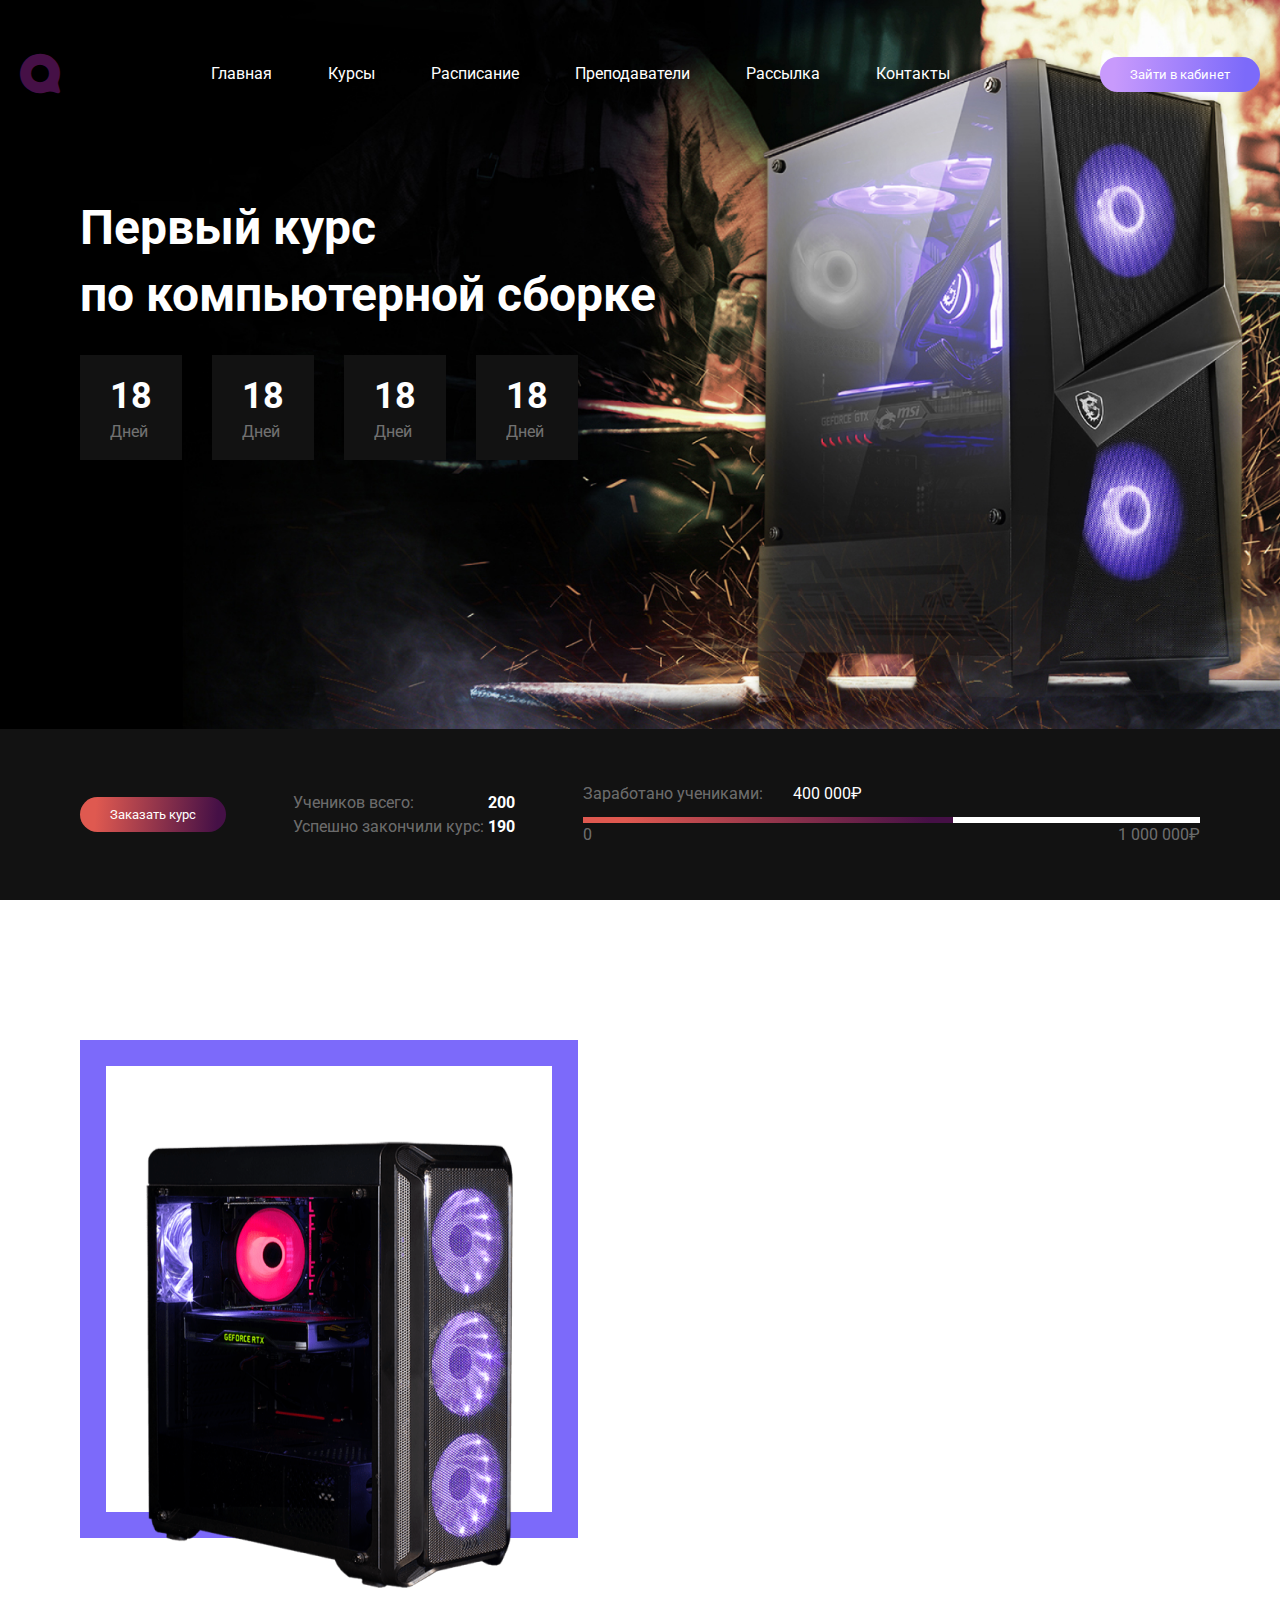
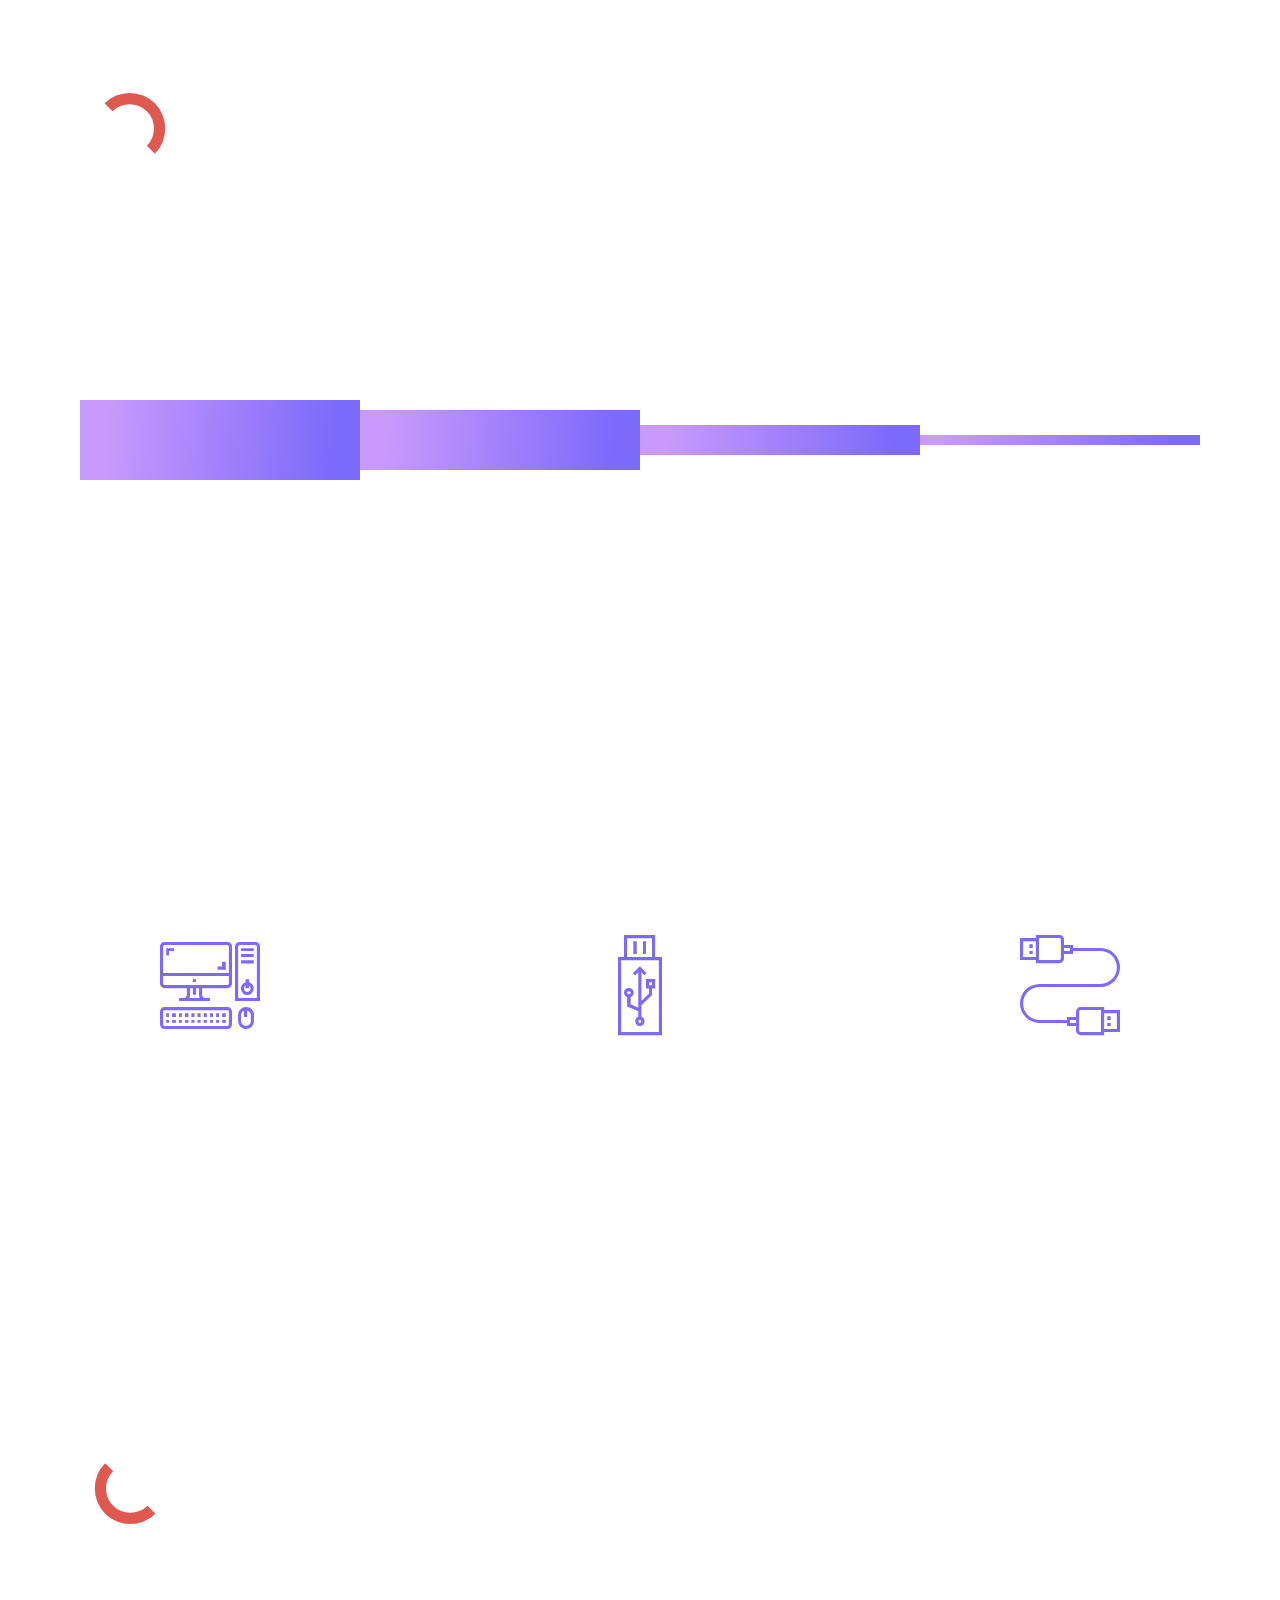
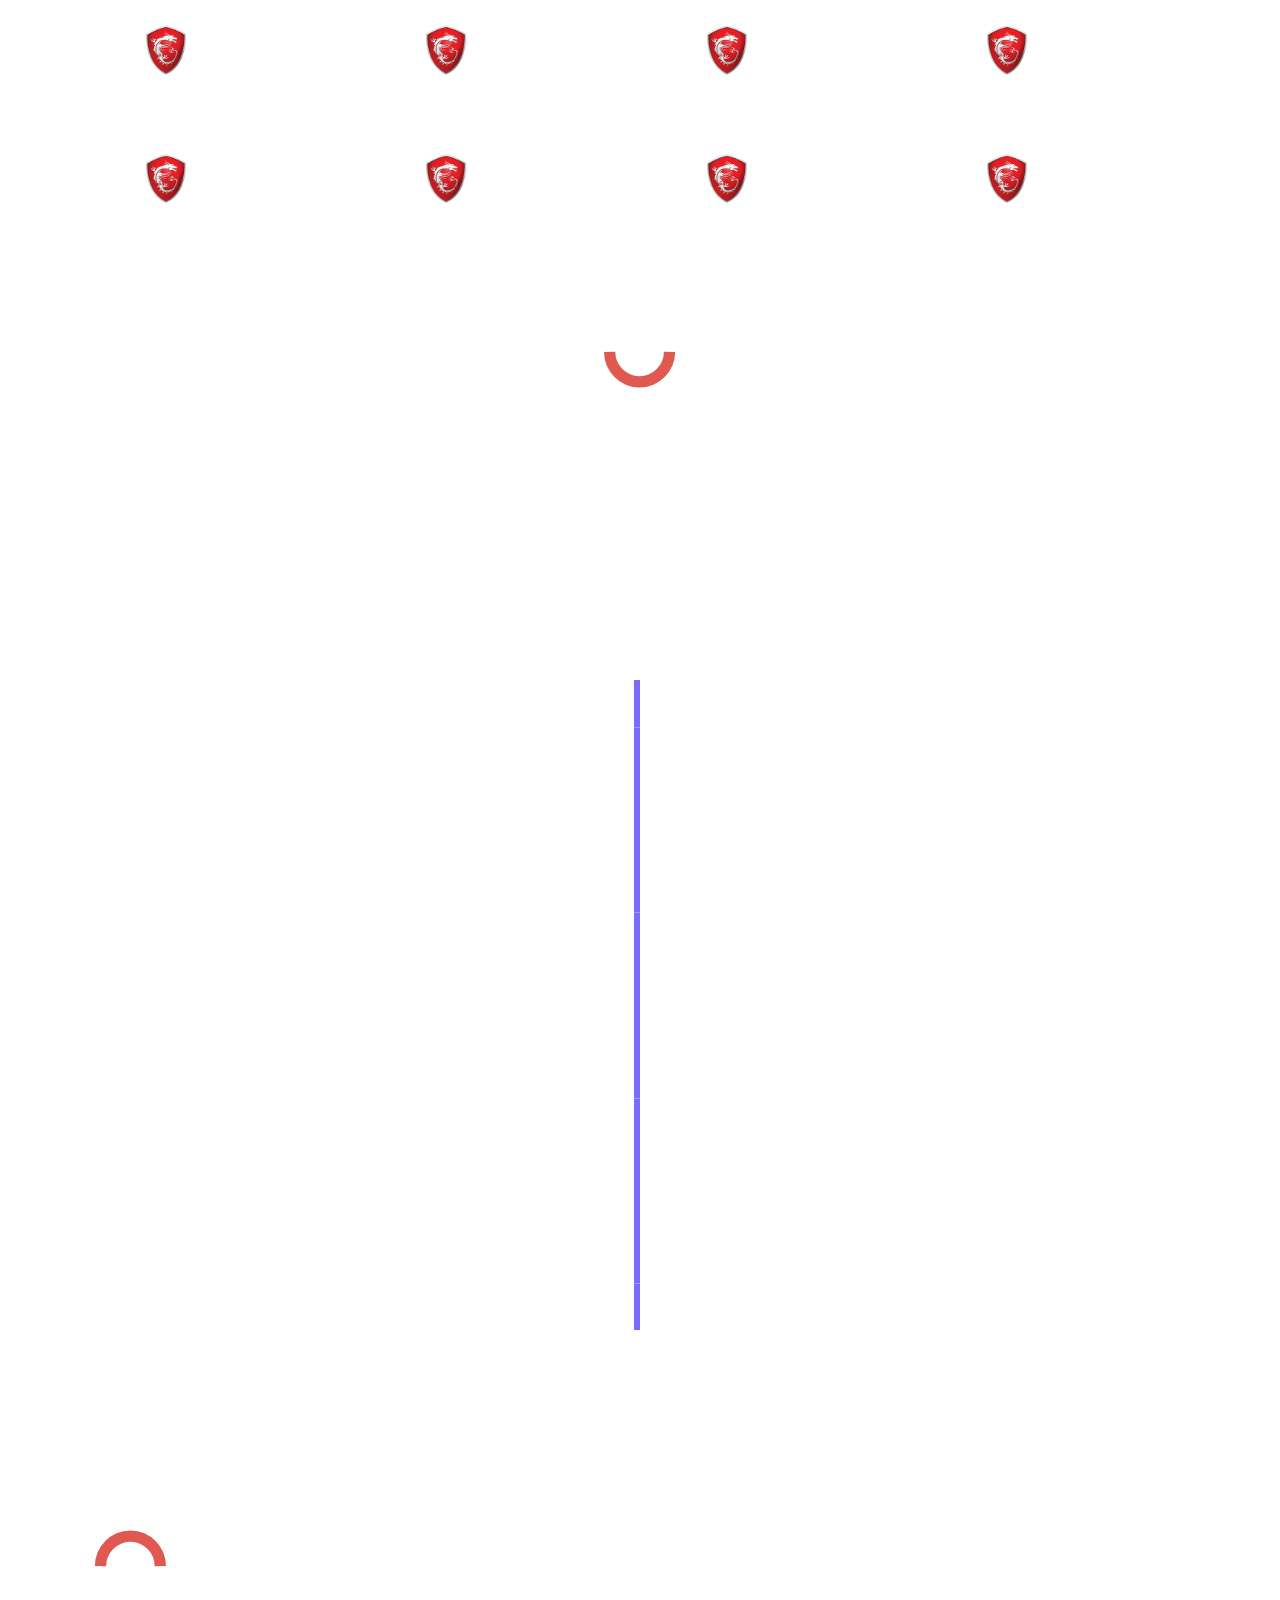
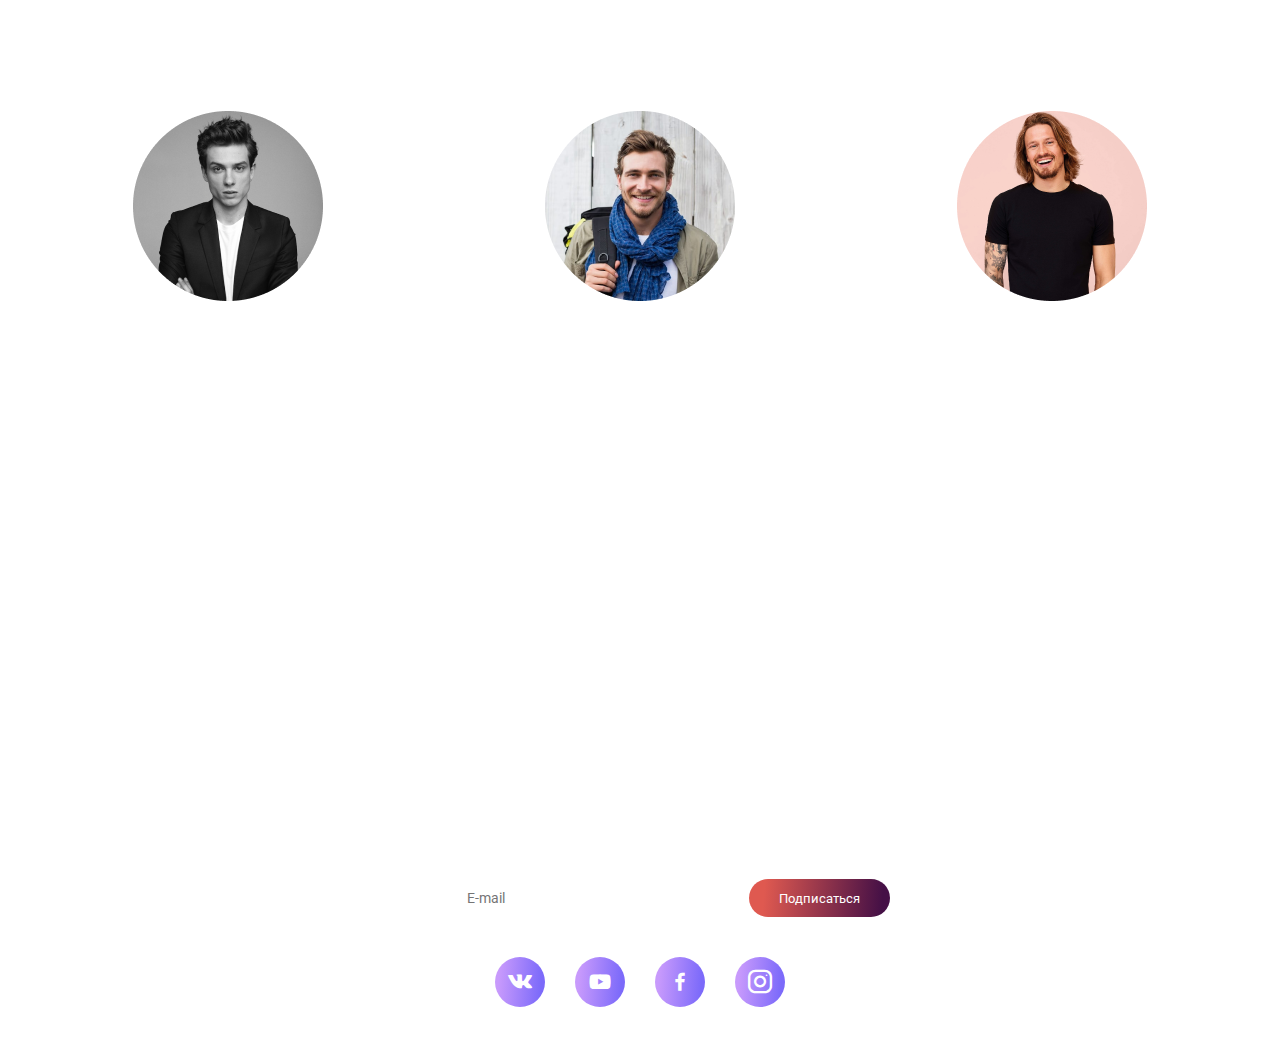
==== index.html @ b566f5f9 "version 1" ====
<!DOCTYPE html>
<html lang="en">
<head>
  <meta charset="UTF-8">
  <meta http-equiv="X-UA-Compatible" content="IE=edge">
  <meta name="viewport" content="width=device-width, initial-scale=1.0">
  <link rel="stylesheet" href="css/style.css">
  <link rel="stylesheet" href="css/iconFont.css">
  <title>Main Page</title>
</head>
<body>
  <div class="wrapper">
<header class="header" id="main">
  <div class="header__body">
    <div class="header__mainscreen">
      <div class="header-top">
        <div class="header-top__logo _icon-logo"></div>
        <div class="header-top__menu menu">
          <div class="icon-menu menu-icon">
            <span></span>
            <span></span>
            <span></span>
          </div>
          <nav class="menu__body">
            <ul class="menu__list" id="menu">
              <li class="menu__item"><a href="#main" class="menu__link">Главная</a></li>
              <li class="menu__item"><a href="#about" class="menu__link">Курсы</a></li>
              <li class="menu__item"><a href="#learning" class="menu__link">Расписание</a></li>
              <li class="menu__item"><a href="#teachers" class="menu__link">Преподаватели</a></li>
              <li class="menu__item"><a href="#contact" class="menu__link">Рассылка</a></li>
              <li class="menu__item"><a href="#contact" class="menu__link">Контакты</a></li>
            </ul>
          </nav>
        </div>
        <button class="header-top__btn btn btn--blue">Зайти в кабинет</button>
      </div>
      <div class="header-middle">
        <div class="_container">
          <div class="title header-midle__title">Первый курс<br /> 
            по компьютерной сборке
          </div>
          <div class="counter">
            <article class="counter__item">
              <div class="counter__number">18</div>
              <div class="counter__explanation">Дней</div>
            </article>
            <article class="counter__item">
              <div class="counter__number">18</div>
              <div class="counter__explanation">Дней</div>
            </article>
            <article class="counter__item">
              <div class="counter__number">18</div>
              <div class="counter__explanation">Дней</div>
            </article>
            <article class="counter__item">
              <div class="counter__number">18</div>
              <div class="counter__explanation">Дней</div>
            </article>
          </div>
        </div>
      </div>
    </div>
    <div class="header-bottom">
      <div class="_container">
        <div class="header-bottom__body">
          <div class="header-bottom__item header-bottom__item--f">
            <button class="header-bottom__btn btn">Заказать курс</button>
            <div class="header-bottom__item statistics">
              <article class="statistics__item">Учеников всего:<span>200</span></article>
              <article class="statistics__item">Успешно закончили курс:<span>190</span></article>
            </div>
          </div>
          <div class="header-bottom__item header-bottom__item--s">
            <div class="progress">
              <div class="progress__item">Заработано учениками:<span>400 000₽</span></div>
              <progress class="progress__line" max="100" value="60"></progress>
              <div class="progress__row">
                <div class="progress__item">0</div>
                <div class="progress__item">1 000 000₽</div>
              </div>
            </div>
          </div> 
        </div>
      </div>
    </div>
  </div>
</header>    <main class="content">
      <section class="about" id="about">
        <div class="_container">
          <div class="about__body">
            <div class="about__image">
              <img src="img/image.png" alt="computer">
            </div>
            <div class="about__content">
              <div class="title about__title">Чем мы занимаемся?</div>
              <div class="text about__text">
                Lorem ipsum dolor sit amet, consectetur adipiscing elit. Eget neque, dignissim et feugiat elit augue in suspendisse egestas. Dictum vestibulum mi et sed nunc, orci fermentum vestibulum, morbi. Et neque, adipiscing sapien sem senectus praesent aenean consequat. Aenean facilisi turpis aliquet fringilla. Nunc sem felis sed interdum feugiat mattis elit, sollicitudin. Quam pharetra rhoncus risus, cursus id elementum aliquet. Nullam turpis arcu malesuada arcu interdum placerat nisi, lobortis. 
              </div>
            </div>
          </div>
        </div>
      </section>
      <section class="start">
        <div class="_container">
          <div class="start-top">
            <div class="start-top__header">
              <div class="_icon-line"></div>
              <div class="title">Быстрый старт</div>
            </div>
            <div class="text start-top__text">
              Больше 90% учеников прошли полный курс и смогли собрать свой первый компьютер
            </div>
          </div>
          <div class="start__items">
            <article class="start__item">
              <div class="start__number">100%</div>
              <div class="start__line start__line--1"></div>
              <div class="text start__text">
                Lorem ipsum dolor sit amet, consectetur adipiscing elit. Netus eget velit quisque accumsan amet tortor. Velit, volutpat egestas fringilla mi porttitor tempus. Placerat dui.
              </div>
            </article>
            <article class="start__item">
              <div class="start__number">75%</div>
              <div class="start__line start__line--2"></div>
              <div class="text start__text">
                Lorem ipsum dolor sit amet, consectetur adipiscing elit. Netus eget velit quisque accumsan amet tortor. Velit, volutpat egestas fringilla mi porttitor tempus. Placerat dui.
              </div>
            </article>
            <article class="start__item">
              <div class="start__number">50%</div>
              <div class="start__line start__line--3"></div>
              <div class="text start__text">
                Lorem ipsum dolor sit amet, consectetur adipiscing elit. Netus eget velit quisque accumsan amet tortor. Velit, volutpat egestas fringilla mi porttitor tempus. Placerat dui.
              </div>
            </article>
            <article class="start__item">
              <div class="start__number">Итог</div>
              <div class="start__line start__line--4"></div>
              <div class="text start__text">
                Lorem ipsum dolor sit amet, consectetur adipiscing elit. Netus eget velit quisque accumsan amet tortor. Velit, volutpat egestas fringilla mi porttitor tempus. Placerat dui.
              </div>
            </article>
          </div>
        </div>
      </section>
      <section class="profession">
        <div class="_container">
          <div class="title profession__title">Получите профессию прямо сейчас</div>
          <div class="profession__content">
            <div class="profession__item">
              <div class="_icon-comp profession__img"></div>
              <div class="profession__subtitle">
                Только практические навыки в работе
              </div>
              <div class="text profession__text">
                Lorem ipsum dolor sit amet, consectetur adipiscing elit. Netus eget velit quisque accumsan amet tortor. Velit, volutpat egestas fringilla mi porttitor tempus. Placerat dui.
              </div>
            </div>
            <div class="profession__item">
              <div class="_icon-flesh profession__img"></div>
              <div class="profession__subtitle">
                Работа на самом современном оборудовании
              </div>
              <div class="text profession__text">
                Lorem ipsum dolor sit amet, consectetur adipiscing elit. Netus eget velit quisque accumsan amet tortor. Velit, volutpat egestas fringilla mi porttitor tempus. Placerat dui.
              </div>
            </div>
            <div class="profession__item">
              <div class="_icon-cabel profession__img"></div>
              <div class="profession__subtitle">
                Сертификация по окончании обучения
              </div>
              <div class="text profession__text">
                Lorem ipsum dolor sit amet, consectetur adipiscing elit. Netus eget velit quisque accumsan amet tortor. Velit, volutpat egestas fringilla mi porttitor tempus. Placerat dui.
              </div>
            </div>
          </div>
        </div>
      </section>
      <section class="parthners">
        <div class="_container">
          <div class="parthners__top">
            <div class="_icon-line"></div>
            <div class="title parthners__title">Партнеры - топовые бренды</div>
          </div>
          <div class="parthners__content">
            <div class="parthners__column">
              <div class="parthners__items">
                <a href="#" class="parthners__item"><img src="img/logo.png" alt="logo"></a>
                <a href="#" class="parthners__item"><img src="img/logo.png" alt="logo"></a>
              </div>
              <div class="parthners__items">
                <a href="#" class="parthners__item"><img src="img/logo.png" alt="logo"></a>
                <a href="#" class="parthners__item"><img src="img/logo.png" alt="logo"></a>
              </div>
            </div>
            <div class="parthners__column">
              <div class="parthners__items">
                <a href="#" class="parthners__item"><img src="img/logo.png" alt="logo"></a>
                <a href="#" class="parthners__item"><img src="img/logo.png" alt="logo"></a>
              </div>
              <div class="parthners__items">
                <a href="#" class="parthners__item"><img src="img/logo.png" alt="logo"></a>
                <a href="#" class="parthners__item"><img src="img/logo.png" alt="logo"></a>
              </div>
            </div>
          </div>
        </div>
      </section>
      <section class="learning" id="learning">
        <div class="_container learning__container">
          <div class="learning__header">
            <div class="_icon-line"></div>
            <div class="learning__title title">Программа обучения</div>
            <div class="learning__text text">
              Больше 90% учеников прошли полный курс и смогли собрать свой первый компьютер
            </div>
          </div>
          <div class="learning__content">
            <div class="learning__items">
              <div class="learning__item">
                <div class="learning__label text">Неделя №1</div>
                <div class="learning__item-text text">
                  Красивая часть курса, которая помогает в успехе
                </div>
              </div>
              <div class="learning__item"></div>
            </div>
            <div class="learning__items">
              <div class="learning__item"></div>
              <div class="learning__item">
                <div class="learning__label text">Неделя №2</div>
                <div class="learning__item-text text">
                  Красивая часть курса, которая помогает в успехе
                </div>
              </div>
            </div>
            <div class="learning__items">
              <div class="learning__item">
                <div class="learning__label text">Неделя №3</div>
                <div class="learning__item-text text">
                  Красивая часть курса, которая помогает в успехе
                </div>
              </div>
              <div class="learning__item"></div>
            </div>
            <div class="learning__items">
              <div class="learning__item"></div>
              <div class="learning__item">
                <div class="learning__label text">Неделя №5</div>
                <div class="learning__item-text text">
                  Красивая часть курса, которая помогает в успехе
                </div>
              </div>
            </div>
            <div class="learning__items">
              <div class="learning__item">
                <div class="learning__label text">Неделя №5</div>
                <div class="learning__item-text text">
                  Красивая часть курса, которая помогает в успехе
                </div>
              </div>
              <div class="learning__item"></div>
            </div>
            <div class="learning__items">
              <div class="learning__item"></div>
              <div class="learning__item">
                <div class="learning__label text">Неделя №5</div>
                <div class="learning__item-text text">
                  Красивая часть курса, которая помогает в успехе
                </div>
              </div>
            </div>
            <div class="learning__items">
              <div class="learning__item">
                <div class="learning__label text">Неделя №7</div>
                <div class="learning__item-text text">
                  Красивая часть курса, которая помогает в успехе
                </div>
              </div>
              <div class="learning__item"></div>
            </div>
          </div>
        </div>
      </section>
      <section class="teachers" id="teachers">
        <div class="_container">
          <div class="teachers__header">
            <div class="_icon-line"></div>
            <div class="title teachers__title">Ваши преподаватели</div>
          </div>
          <div class="teachers__content">
            <div class="teachers__row">
              <article class="teachers__item">
                <a href="#" class="teachers__img">
                  <img src="img/teachers/1.png" alt="teacher">
                </a>
                <div class="teachers__label">Дмитрий Иванов</div>
                <div class="text teachers__text">Специалист по видеокартам</div>
                <a href="#" class="teachers__btn">Биография</a>
              </article>
              <article class="teachers__item">
                <a href="#" class="teachers__img">
                  <img src="img/teachers/2.png" alt="teacher">
                </a>
                <div class="teachers__label">Дмитрий Иванов</div>
                <div class="text teachers__text">Специалист по видеокартам</div>
                <a href="#" class="teachers__btn">Биография</a>
              </article>
              <article class="teachers__item">
                <a href="#" class="teachers__img">
                  <img src="img/teachers/3.png" alt="teacher">
                </a>
                <div class="teachers__label">Дмитрий Иванов</div>
                <div class="text teachers__text">Специалист по видеокартам</div>
                <a href="#" class="teachers__btn">Биография</a>
              </article>
            </div>
          </div>
        </div>
      </section>
    </main>
<footer class="footer" id="contact">
  <div class="_container footer__container">
    <div class="footer__body">
      <div class="title footer__title">Статьи каждую неделю</div>
      <div class="text footer__text">
        Больше 90% учеников прошли полный курс и смогли собрать свой первый компьютер
      </div>
      <form action="#" class="footer__form form">
        <input type="email" class="form__input" placeholder="E-mail">
        <button class="form__button btn">Подписаться</button>
      </form>
      <div class="footer__social social">
        <a href="#" class="social__item _icon-vk"></a>
        <a href="#" class="social__item _icon-youtube"></a>
        <a href="#" class="social__item _icon-fb"></a>
        <a href="#" class="social__item _icon-insta"></a>
      </div>
    </div>
  </div>
</footer>  </div>
  <script src="https://code.jquery.com/jquery-3.6.0.min.js"></script>
  <script src="js/script.js"></script>
</body>
</html>
---- css/style.css ----
@import url("https://fonts.googleapis.com/css2?family=Roboto:wght@400;500;700&display=swap");
* {
  padding: 0;
  margin: 0;
  border: 0;
}

*, *:before, *:after {
  -webkit-box-sizing: border-box;
  box-sizing: border-box;
}

:focus, :active {
  outline: none;
}

a:focus, a:active {
  outline: none;
}

nav, footer, header, aside {
  display: block;
}

html, body {
  height: 100%;
  width: 100%;
  font-size: 100%;
  color: #FFFFFF;
  line-height: 1;
  -ms-text-size-adjust: 100%;
  -moz-text-size-adjust: 100%;
  -webkit-text-size-adjust: 100%;
}

input, button, textarea {
  font-family: inherit;
}

input::-ms-clear {
  display: none;
}

button {
  cursor: pointer;
}

button {
  outline: none;
  border: 0;
  background: transparent;
}

button::-moz-focus-inner {
  padding: 0;
  border: 0;
}

a, a:visited {
  text-decoration: none;
}

a:hover {
  text-decoration: none;
}

ul li {
  list-style: none;
}

img {
  vertical-align: top;
}

h1, h2, h3, h4, h5, h6 {
  font-size: inherit;
  font-weight: 400;
}

._container {
  max-width: 1300px;
  margin: 0 auto;
}
@media (max-width: 1312px) {
  ._container {
    max-width: 1150px;
    padding: 0 15px;
  }
}
@media (max-width: 991.98px) {
  ._container {
    max-width: 750px;
  }
}
@media (max-width: 767.98px) {
  ._container {
    max-width: none;
    padding: 0 15px;
  }
}

.wrapper {
  background: url("../img/background/bgc.jpg");
  min-height: 100%;
  width: 100%;
  overflow: hidden;
  display: -webkit-box;
  display: -ms-flexbox;
  display: flex;
  -webkit-box-orient: vertical;
  -webkit-box-direction: normal;
      -ms-flex-direction: column;
          flex-direction: column;
  font-family: "Roboto";
}

.title {
  font-weight: 700;
  line-height: 1.4;
  font-size: 3rem;
}
@media (max-width: 767.98px) {
  .title {
    font-size: 2.5rem;
  }
}

.text {
  font-weight: 400;
  line-height: 1.6;
}

.btn {
  border-radius: 50px;
  padding: 10px 30px;
  font-weight: 400;
  color: inherit;
  position: relative;
  background: -o-linear-gradient(355.22deg, #DF5950 11.19%, #451046 93.72%);
  background: linear-gradient(94.78deg, #DF5950 11.19%, #451046 93.72%);
  -webkit-transition: all 0.3s ease 0s;
  -o-transition: all 0.3s ease 0s;
  transition: all 0.3s ease 0s;
  z-index: 1;
}
.btn--blue {
  background: -o-linear-gradient(355.74deg, #C89AFC 9.51%, #7C6AFA 90.23%);
  background: linear-gradient(94.26deg, #C89AFC 9.51%, #7C6AFA 90.23%);
}
.btn::before {
  content: "";
  background: -o-linear-gradient(355.74deg, #C89AFC 9.51%, #7C6AFA 90.23%);
  background: linear-gradient(94.26deg, #C89AFC 9.51%, #7C6AFA 90.23%);
  -webkit-transition: all 0.3s ease 0s;
  -o-transition: all 0.3s ease 0s;
  transition: all 0.3s ease 0s;
  border-radius: inherit;
}
.btn--blue::before {
  content: "";
  background: -o-linear-gradient(355.22deg, #DF5950 11.19%, #451046 93.72%);
  background: linear-gradient(94.78deg, #DF5950 11.19%, #451046 93.72%);
  -webkit-transition: all 0.3s ease 0s;
  -o-transition: all 0.3s ease 0s;
  transition: all 0.3s ease 0s;
  border-radius: inherit;
}
.btn:hover::before, .btn--blue:hover::before {
  opacity: 1;
}

.btn::before, .btn--blue::before {
  opacity: 0;
  z-index: -1;
  position: absolute;
  top: 0;
  left: 0;
  width: 100%;
  height: 100%;
}

.header {
  min-height: 100vh;
}
.header__mainscreen {
  -webkit-box-flex: 0;
      -ms-flex: 0 0 81vh;
          flex: 0 0 81vh;
  min-width: 100vw;
  background: url("../img/background/bg.jpg") 70% 35%/cover, no-repeat;
}
.header__body {
  display: -webkit-box;
  display: -ms-flexbox;
  display: flex;
  -webkit-box-orient: vertical;
  -webkit-box-direction: normal;
      -ms-flex-direction: column;
          flex-direction: column;
}

.header-top {
  display: -webkit-box;
  display: -ms-flexbox;
  display: flex;
  -webkit-box-pack: justify;
      -ms-flex-pack: justify;
          justify-content: space-between;
  height: 16.5vh;
  -webkit-box-align: center;
      -ms-flex-align: center;
          align-items: center;
  max-width: 1796px;
  margin: 0;
  padding: 0 20px;
}
.header-top ._icon-logo {
  color: #451046;
  font-size: 2.5rem;
  position: relative;
  z-index: 2;
}
@media (max-width: 68.75em) {
  .header-top__btn {
    display: none;
  }
  .header-top__btn._active {
    display: block;
    position: absolute;
    top: 20px;
    left: 50%;
    -webkit-transform: translateX(-50%);
        -ms-transform: translateX(-50%);
            transform: translateX(-50%);
    z-index: 100;
  }
}

.menu__list {
  display: -webkit-box;
  display: -ms-flexbox;
  display: flex;
}
.menu__item {
  margin: 0 1.75em;
}
.menu__link {
  font-weight: 400;
  line-height: 1.5;
  color: inherit;
  -webkit-transition: all 0.3s ease 0s;
  -o-transition: all 0.3s ease 0s;
  transition: all 0.3s ease 0s;
}
.menu__link:hover {
  color: #451046;
}

@media (max-width: 1100px) {
  body._lock {
    overflow: hidden;
  }

  .icon-menu {
    display: block;
    width: 1.875rem;
    height: 1.125rem;
    position: relative;
    top: 0;
    left: calc(90% - 1.125rem - 15px);
    z-index: 2;
  }
  .icon-menu span {
    position: absolute;
    left: 0;
    width: 100%;
    height: 2px;
    background: -o-linear-gradient(355.22deg, #DF5950 11.19%, #451046 93.72%);
    background: linear-gradient(94.78deg, #DF5950 11.19%, #451046 93.72%);
    top: 50%;
    -webkit-transform: translateY(-50%);
        -ms-transform: translateY(-50%);
            transform: translateY(-50%);
    -webkit-transition: all 0.3s ease 0s;
    -o-transition: all 0.3s ease 0s;
    transition: all 0.3s ease 0s;
  }
  .icon-menu span._active {
    background-color: #000;
  }
  .icon-menu span:first-child {
    top: 0;
  }
  .icon-menu span:last-child {
    top: 100%;
  }

  .icon-menu._active span {
    -webkit-transform: scale(0);
        -ms-transform: scale(0);
            transform: scale(0);
  }
  .icon-menu._active span:first-child {
    -webkit-transform: rotate(45deg);
        -ms-transform: rotate(45deg);
            transform: rotate(45deg);
    top: 50%;
  }
  .icon-menu._active span:last-child {
    -webkit-transform: rotate(-45deg);
        -ms-transform: rotate(-45deg);
            transform: rotate(-45deg);
    top: 50%;
  }

  .menu {
    position: fixed;
    width: 100%;
    z-index: 100;
  }
  .menu__body {
    position: fixed;
    top: 0;
    left: 0;
    width: 100%;
    height: 100%;
    background-color: rgba(255, 255, 255, 0.8);
    top: -100%;
    -webkit-transition: all 0.4s ease 0s;
    -o-transition: all 0.4s ease 0s;
    transition: all 0.4s ease 0s;
    overflow: auto;
  }
  .menu__body._active {
    top: 0;
  }
  .menu__list {
    display: block;
    text-align: center;
    margin: 20% 0 0 0;
  }
  .menu__item {
    margin: 0 0 1.25em 0;
  }
  .menu__item:last-child {
    margin: 0;
  }
  .menu__link {
    color: #000;
    font-size: 1.562rem;
  }
}
.header-midle__title {
  max-width: 770px;
  font-size: 4rem;
  margin: 5vh 0 3vh 0;
}
@media (max-width: 1312px) {
  .header-midle__title {
    font-size: 3rem;
  }
}
@media (max-width: 767.98px) {
  .header-midle__title {
    font-size: 2.6rem;
    margin: 2vh 0 2vh 0;
  }
}

.counter {
  display: -webkit-box;
  display: -ms-flexbox;
  display: flex;
  -ms-flex-wrap: wrap;
      flex-wrap: wrap;
}
.counter__item {
  padding: 16px 30px;
  background-color: #121212;
  max-width: 526px;
  margin: 0 30px 20px 0;
}
.counter__item:last-child {
  margin: 0 0 20px 0;
}
@media (max-width: 767.98px) {
  .counter__item {
    padding: 12px 25px;
  }
}
.counter__number {
  font-weight: 700;
  font-size: 2.25rem;
  line-height: 1.4;
}
@media (max-width: 767.98px) {
  .counter__number {
    font-size: 1.875rem;
  }
}
.counter__explanation {
  font-weight: 400;
  line-height: 1.4;
  opacity: 0.4;
}

.header-bottom {
  background-color: #121212;
  -webkit-box-flex: 0;
      -ms-flex: 0 0 19vh;
          flex: 0 0 19vh;
}
.header-bottom__btn {
  margin: 0 5em 0 0;
}
@media (max-width: 540px) {
  .header-bottom__btn {
    margin: 1em 0 1em 0;
  }
}
.header-bottom__body {
  display: -webkit-box;
  display: -ms-flexbox;
  display: flex;
  -webkit-box-align: center;
      -ms-flex-align: center;
          align-items: center;
  -webkit-box-pack: justify;
      -ms-flex-pack: justify;
          justify-content: space-between;
  min-height: 19vh;
}
@media (max-width: 991.98px) {
  .header-bottom__body {
    -webkit-box-orient: vertical;
    -webkit-box-direction: normal;
        -ms-flex-direction: column;
            flex-direction: column;
  }
}
.header-bottom__item {
  width: 100%;
}
.header-bottom__item--f {
  -webkit-box-flex: 0;
      -ms-flex: 0 1 44.1%;
          flex: 0 1 44.1%;
  display: -webkit-box;
  display: -ms-flexbox;
  display: flex;
  -webkit-box-align: center;
      -ms-flex-align: center;
          align-items: center;
}
@media (max-width: 540px) {
  .header-bottom__item--f {
    -webkit-box-orient: vertical;
    -webkit-box-direction: normal;
        -ms-flex-direction: column;
            flex-direction: column;
    margin: 0 0 1em 0;
  }
}
.header-bottom__item--s {
  -webkit-box-flex: 0;
      -ms-flex: 0 1 55.1%;
          flex: 0 1 55.1%;
}

.statistics {
  -webkit-box-flex: 0;
      -ms-flex: 0 1 45%;
          flex: 0 1 45%;
}
.statistics__item {
  display: -webkit-box;
  display: -ms-flexbox;
  display: flex;
  -webkit-box-pack: justify;
      -ms-flex-pack: justify;
          justify-content: space-between;
  font-weight: 400;
  line-height: 1.5;
  color: rgba(255, 255, 255, 0.4);
}
.statistics__item span {
  font-weight: 700;
  color: rgb(255, 255, 255);
  -ms-flex-item-align: end;
      align-self: flex-end;
}

@media (max-width: 991.98px) {
  .progress {
    -webkit-box-flex: 0;
        -ms-flex: 0 1 100%;
            flex: 0 1 100%;
  }
}
.progress__item {
  font-weight: 400;
  line-height: 1.5;
  color: rgba(255, 255, 255, 0.4);
}
.progress__item span {
  color: rgb(255, 255, 255);
  margin: 0 0 0 1.875em;
}
.progress__line {
  width: 100%;
  height: 6px;
}
.progress__line::-webkit-progress-value {
  background: linear-gradient(94.78deg, #DF5950 11.19%, #451046 93.72%);
}
.progress__line::-webkit-progress-bar {
  background-color: #fff;
}
.progress__row {
  display: -webkit-box;
  display: -ms-flexbox;
  display: flex;
  -webkit-box-pack: justify;
      -ms-flex-pack: justify;
          justify-content: space-between;
}

.lorem {
  color: #000;
}

.about {
  padding: 200px 0;
}
@media (max-width: 1312px) {
  .about {
    padding: 140px 0;
  }
}
@media (max-width: 991.98px) {
  .about {
    padding: 90px 0;
  }
}
@media (max-width: 767.98px) {
  .about {
    padding: 50px 0;
  }
}
.about__body {
  display: -webkit-box;
  display: -ms-flexbox;
  display: flex;
  -webkit-box-align: center;
      -ms-flex-align: center;
          align-items: center;
}
@media (max-width: 991.98px) {
  .about__body {
    -webkit-box-orient: vertical;
    -webkit-box-direction: normal;
        -ms-flex-direction: column;
            flex-direction: column;
  }
}
.about__image {
  -webkit-box-flex: 0;
      -ms-flex: 0 1 446px;
          flex: 0 1 446px;
  border: 26px solid #7C6AFA;
}
.about__image img {
  -webkit-transform: translateY(17%);
      -ms-transform: translateY(17%);
          transform: translateY(17%);
}
@media (max-width: 767.98px) {
  .about__image img {
    width: 100%;
  }
}
@media (max-width: 519.98px) {
  .about__image {
    border: 18px solid #7C6AFA;
    -webkit-box-flex: 0;
        -ms-flex: 0 1 auto;
            flex: 0 1 auto;
  }
}
.about__content {
  padding: 0 0 0 10.5%;
}
@media (max-width: 991.98px) {
  .about__content {
    padding: 0;
  }
}
.about__title {
  margin: 0 0 0.9375em 0;
}
@media (max-width: 991.98px) {
  .about__title {
    margin: 1.5em 0 0.5em 0;
  }
}
@media (max-width: 767.98px) {
  .about__text {
    text-align: justify;
  }
}

.start {
  padding: 0 0 200px 0;
}
@media (max-width: 1312px) {
  .start {
    padding: 0 0 150px 0;
  }
}
@media (max-width: 991.98px) {
  .start {
    padding: 0 0 100px 0;
  }
}
@media (max-width: 767.98px) {
  .start {
    padding: 0 0 50px 0;
  }
}
.start__items {
  display: -webkit-box;
  display: -ms-flexbox;
  display: flex;
}
@media (max-width: 991.98px) {
  .start__items {
    -webkit-box-orient: vertical;
    -webkit-box-direction: normal;
        -ms-flex-direction: column;
            flex-direction: column;
    margin: 0 0 15px 0;
  }
  .start__items:last-child {
    margin: 0;
  }
}
.start__item {
  display: -webkit-box;
  display: -ms-flexbox;
  display: flex;
  -webkit-box-orient: vertical;
  -webkit-box-direction: normal;
      -ms-flex-direction: column;
          flex-direction: column;
  -webkit-box-pack: justify;
      -ms-flex-pack: justify;
          justify-content: space-between;
}
@media (max-width: 991.98px) {
  .start__item {
    margin: 0 0 15px 0;
  }
  .start__item:last-child {
    margin: 0;
  }
}
.start__number {
  font-weight: 700;
  font-size: 36px;
  line-height: 1.4;
}
.start__line {
  margin: 15px 0 30px 0;
  background: -o-linear-gradient(355.74deg, #C89AFC 9.51%, #7C6AFA 90.23%);
  background: linear-gradient(94.26deg, #C89AFC 9.51%, #7C6AFA 90.23%);
}
.start__line--1 {
  padding: 0 0 80px 0;
}
.start__line--2 {
  padding: 0 0 60px 0;
}
.start__line--3 {
  padding: 0 0 30px 0;
}
.start__line--4 {
  padding: 0 0 10px 0;
}
@media (max-width: 991.98px) {
  .start__line {
    margin: 10px 0 15px 0;
  }
}
.start__text {
  font-size: 0.875rem;
  opacity: 0.5;
  padding: 0 1.1em 0 0;
}

.start-top {
  margin: 0 0 75px 0;
}
@media (max-width: 991.98px) {
  .start-top {
    margin: 0 0 48px 0;
  }
}
.start-top__header {
  display: -webkit-box;
  display: -ms-flexbox;
  display: flex;
  -webkit-box-align: center;
      -ms-flex-align: center;
          align-items: center;
  margin: 0 0 30px 0;
}
.start-top__header ._icon-line {
  font-size: 100px;
  color: #DF5950;
  margin: 0 0.3em 0 0;
}
.start-top__text {
  opacity: 0.5;
  max-width: 460px;
}

.profession {
  padding: 0 0 200px 0;
}
@media (max-width: 1312px) {
  .profession {
    padding: 0 0 150px 0;
  }
}
@media (max-width: 991.98px) {
  .profession {
    padding: 0 0 75px 0;
  }
}
@media (max-width: 767.98px) {
  .profession {
    padding: 0 0 25px 0;
  }
}
.profession ._container {
  max-width: 1237px;
}
.profession__title {
  text-align: center;
  margin: 0 0 2em 0;
}
@media (max-width: 991.98px) {
  .profession__title {
    margin: 0 0 1.3em 0;
  }
}
.profession__content {
  display: -webkit-box;
  display: -ms-flexbox;
  display: flex;
  margin: 0 -41px;
}
@media (max-width: 991.98px) {
  .profession__content {
    -webkit-box-orient: vertical;
    -webkit-box-direction: normal;
        -ms-flex-direction: column;
            flex-direction: column;
    margin: 0;
  }
}
.profession__item {
  display: -webkit-box;
  display: -ms-flexbox;
  display: flex;
  -webkit-box-orient: vertical;
  -webkit-box-direction: normal;
      -ms-flex-direction: column;
          flex-direction: column;
  -webkit-box-align: center;
      -ms-flex-align: center;
          align-items: center;
  padding: 0 41px;
}
.profession__item:last-child {
  margin: 0;
}
@media (max-width: 991.98px) {
  .profession__item {
    padding: 0;
    margin: 0 0 30px 0;
  }
}
.profession__img {
  font-size: 100px;
  color: #7C6AFA;
  margin: 0 0 0.6em 0;
}
@media (max-width: 991.98px) {
  .profession__img {
    margin: 0 0 0.2em 0;
  }
}
.profession__subtitle {
  font-weight: 500;
  font-size: 1.5rem;
  line-height: 1.4;
  text-align: center;
  margin: 0 0 1.25em 0;
  -webkit-box-flex: 1;
      -ms-flex: 1 1 auto;
          flex: 1 1 auto;
}
@media (max-width: 991.98px) {
  .profession__subtitle {
    margin: 0 0 1em 0;
  }
}
.profession__text {
  text-align: center;
  opacity: 0.8;
  margin: 0 0 15px 0;
}

.parthners__top {
  position: relative;
  margin: 0 0 60px 0;
}
.parthners__top ._icon-line {
  font-size: 100px;
  color: #DF5950;
  margin: 0 0.3em 0 0;
  position: absolute;
  -webkit-transform: translateY(-20%) rotate(-180deg);
      -ms-transform: translateY(-20%) rotate(-180deg);
          transform: translateY(-20%) rotate(-180deg);
}
.parthners__title {
  padding: 0 0 0 2em;
}
.parthners__content {
  display: -webkit-box;
  display: -ms-flexbox;
  display: flex;
  -webkit-box-orient: vertical;
  -webkit-box-direction: normal;
      -ms-flex-direction: column;
          flex-direction: column;
  -webkit-box-align: center;
      -ms-flex-align: center;
          align-items: center;
}
.parthners__column {
  display: -webkit-box;
  display: -ms-flexbox;
  display: flex;
  border-bottom: 1px solid rgba(255, 255, 255, 0.3);
  max-width: -webkit-fit-content;
  max-width: -moz-fit-content;
  max-width: fit-content;
}
.parthners__column:last-child {
  border: none;
}
@media (max-width: 767.98px) {
  .parthners__column {
    -webkit-box-orient: vertical;
    -webkit-box-direction: normal;
        -ms-flex-direction: column;
            flex-direction: column;
  }
}
.parthners__items {
  display: -webkit-box;
  display: -ms-flexbox;
  display: flex;
  border-right: 1px solid rgba(255, 255, 255, 0.3);
}
.parthners__items:last-child {
  border: none;
}
@media (max-width: 767.98px) {
  .parthners__items {
    border-right: none;
    border-bottom: 1px solid rgba(255, 255, 255, 0.3);
  }
}
@media (max-width: 519.98px) {
  .parthners__items {
    -webkit-box-orient: vertical;
    -webkit-box-direction: normal;
        -ms-flex-direction: column;
            flex-direction: column;
  }
}
.parthners__item {
  padding: 29px 66px;
  -webkit-box-flex: 1;
      -ms-flex: 1 1 auto;
          flex: 1 1 auto;
  border-right: 1px solid rgba(255, 255, 255, 0.3);
}
@media (max-width: 519.98px) {
  .parthners__item {
    border-right: none;
    border-bottom: 1px solid rgba(255, 255, 255, 0.3);
  }
}
.parthners__item:last-child {
  border: none;
}
.parthners__item img {
  width: 100%;
}
@media (max-width: 991.98px) {
  .parthners__item {
    padding: 15px 33px;
  }
}

.learning {
  padding: 200px 0 171px 0;
}
@media (max-width: 991.98px) {
  .learning {
    padding: 150px 0 120px 0;
  }
}
@media (max-width: 991.98px) {
  .learning {
    padding: 150px 0 80px 0;
  }
}
.learning__container {
  max-width: 600px;
}
.learning__header {
  position: relative;
  text-align: center;
  margin: 0 0 90px 0;
}
@media (max-width: 767.98px) {
  .learning__header {
    margin: 0 0 50px 0;
  }
}
.learning__header ._icon-line {
  font-size: 100px;
  color: #DF5950;
  position: absolute;
  left: 50%;
  -webkit-transform: translate(-50%, -1.4em) rotate(135deg);
      -ms-transform: translate(-50%, -1.4em) rotate(135deg);
          transform: translate(-50%, -1.4em) rotate(135deg);
}
.learning__title {
  margin: 0 0 0.625em 0;
}
.learning__text {
  opacity: 0.5;
}
.learning__content {
  display: -webkit-box;
  display: -ms-flexbox;
  display: flex;
  -webkit-box-orient: vertical;
  -webkit-box-direction: normal;
      -ms-flex-direction: column;
          flex-direction: column;
  -webkit-box-pack: center;
      -ms-flex-pack: center;
          justify-content: center;
}
.learning__items {
  display: -webkit-box;
  display: -ms-flexbox;
  display: flex;
  margin: 0 -60px;
  position: relative;
}
.learning__items:nth-child(odd)::before {
  content: "";
  position: absolute;
  background-color: #fff;
  top: 50%;
  left: 50%;
  -webkit-transform: translateX(-100%);
      -ms-transform: translateX(-100%);
          transform: translateX(-100%);
  width: 40px;
  height: 1px;
  opacity: 0.3;
}
.learning__items:nth-child(even)::before {
  content: "";
  position: absolute;
  background-color: #fff;
  top: 50%;
  left: 50%;
  width: 40px;
  height: 1px;
  opacity: 0.3;
}
.learning__item {
  -webkit-box-flex: 0;
      -ms-flex: 0 1 50%;
          flex: 0 1 50%;
  padding: 0 60px;
  border-right: solid #7C6AFA 6px;
}
.learning__item:last-child {
  border: none;
}
.learning__label {
  margin: 0 0 1em 0;
  opacity: 0.5;
}

.teachers {
  padding: 30px 0 170px 0;
}
@media (max-width: 1312px) {
  .teachers {
    padding: 30px 0 100px 0;
  }
}
@media (max-width: 991.98px) {
  .teachers {
    padding: 30px 0 80px 0;
  }
}
@media (max-width: 767.98px) {
  .teachers {
    padding: 30px 0 50px 0;
  }
}
.teachers__header {
  position: relative;
  padding: 0 0 113px 0;
}
@media (max-width: 991.98px) {
  .teachers__header {
    padding: 0 0 60px 0;
  }
}
@media (max-width: 767.98px) {
  .teachers__header {
    padding: 0 0 30px 0;
  }
}
.teachers__header ._icon-line {
  font-size: 100px;
  color: #DF5950;
  position: absolute;
  -webkit-transform: translateY(-15px) rotate(-45deg);
      -ms-transform: translateY(-15px) rotate(-45deg);
          transform: translateY(-15px) rotate(-45deg);
}
@media (max-width: 519.98px) {
  .teachers__header ._icon-line {
    left: 50%;
    -webkit-transform: translate(-50%, -60px) rotate(-45deg);
        -ms-transform: translate(-50%, -60px) rotate(-45deg);
            transform: translate(-50%, -60px) rotate(-45deg);
  }
}
.teachers__title {
  padding: 0 0 0 140px;
}
@media (max-width: 519.98px) {
  .teachers__title {
    padding: 0;
  }
}
.teachers__content {
  max-width: 1100px;
  margin: 0 auto;
}
.teachers__row {
  display: -webkit-box;
  display: -ms-flexbox;
  display: flex;
  margin: 0 -68.5px;
}
@media (max-width: 991.98px) {
  .teachers__row {
    margin: 0 -40px;
  }
}
@media (max-width: 767.98px) {
  .teachers__row {
    -ms-flex-wrap: wrap;
        flex-wrap: wrap;
    -webkit-box-pack: center;
        -ms-flex-pack: center;
            justify-content: center;
  }
}
.teachers__item {
  -webkit-box-flex: 0;
      -ms-flex: 0 1 33.333%;
          flex: 0 1 33.333%;
  display: -webkit-box;
  display: -ms-flexbox;
  display: flex;
  -webkit-box-orient: vertical;
  -webkit-box-direction: normal;
      -ms-flex-direction: column;
          flex-direction: column;
  -webkit-box-align: center;
      -ms-flex-align: center;
          align-items: center;
  text-align: center;
  padding: 0 68.5px;
  margin: 0 0 30px 0;
}
@media (max-width: 991.98px) {
  .teachers__item {
    padding: 0 40px;
  }
}
.teachers__item *:last-child {
  margin: 0;
}
.teachers__img {
  -webkit-box-flex: 0;
      -ms-flex: 0 1 190px;
          flex: 0 1 190px;
  border-radius: 50%;
  margin: 0 0 40px 0;
}
@media (max-width: 767.98px) {
  .teachers__img {
    -webkit-box-flex: 0;
        -ms-flex: 0 1 120px;
            flex: 0 1 120px;
  }
}
.teachers__img img {
  width: 100%;
}
.teachers__label {
  margin: 0 0 0.9375em 0;
}
.teachers__text {
  opacity: 0.8;
  margin: 0 0 1.875em 0;
}
.teachers__btn {
  font-weight: 400;
  line-height: 1.5;
  color: #fff;
  padding: 10px 30px;
  border: #fff solid 1px;
  border-radius: 20px;
  margin: 0 0 1.2em 0;
  -webkit-transition: all 0.3s ease 0s;
  -o-transition: all 0.3s ease 0s;
  transition: all 0.3s ease 0s;
}
.teachers__btn:hover {
  color: #000;
  background-color: #eee;
  font-weight: 600;
}

.footer {
  padding: 0 0 40px 0;
}
.footer__container {
  max-width: 550px;
}
.footer__body {
  display: -webkit-box;
  display: -ms-flexbox;
  display: flex;
  -webkit-box-orient: vertical;
  -webkit-box-direction: normal;
      -ms-flex-direction: column;
          flex-direction: column;
  -webkit-box-align: center;
      -ms-flex-align: center;
          align-items: center;
  text-align: center;
}
.footer__title {
  margin: 0 0 0.625em 0;
}
.footer__text {
  opacity: 0.5;
  margin: 0 0 3.75em 0;
}
.footer__form {
  display: -webkit-box;
  display: -ms-flexbox;
  display: flex;
  margin: 0 0 40px 0;
}
.form__input {
  font-weight: 400;
  font-size: 0.875rem;
  line-height: 1.6;
  color: rgba(255, 255, 255, 0.8);
  background-color: rgba(255, 255, 255, 0.2);
  width: 28vw;
  border-radius: 30px;
  padding: 8px 30px;
  -webkit-transform: translateX(13%);
      -ms-transform: translateX(13%);
          transform: translateX(13%);
}
@media (max-width: 519.98px) {
  .form__input {
    width: 50vw;
  }
}
.form__button {
  position: relative;
  z-index: 2;
}

.social {
  display: -webkit-box;
  display: -ms-flexbox;
  display: flex;
}
.social__item {
  font-size: 24px;
  padding: 13px;
  background: -o-linear-gradient(355.74deg, #C89AFC 9.51%, #7C6AFA 90.23%);
  background: linear-gradient(94.26deg, #C89AFC 9.51%, #7C6AFA 90.23%);
  border-radius: 50%;
  margin: 0 30px 0 0;
}
.social__item:last-child {
  margin: 0;
}
.social__item:hover {
  background: -o-linear-gradient(355.22deg, #DF5950 11.19%, #451046 93.72%);
  background: linear-gradient(94.78deg, #DF5950 11.19%, #451046 93.72%);
}
---- css/iconFont.css ----
@font-face {
  font-family: 'icons';
  src:
    url('../fonts/icons.ttf?wrhywo') format('truetype'),
    url('../fonts/icons.woff?wrhywo') format('woff'),
    url('../fonts/icons.svg?wrhywo#icons') format('svg');
  font-weight: normal;
  font-style: normal;
  font-display: block;
}

[class^="_icon-"], [class*=" _icon-"] {
  /* use !important to prevent issues with browser extensions that change fonts */
  font-family: 'icons' !important;
  speak: never;
  font-style: normal;
  font-weight: normal;
  font-variant: normal;
  text-transform: none;
  line-height: 1;

  /* Better Font Rendering =========== */
  -webkit-font-smoothing: antialiased;
  -moz-osx-font-smoothing: grayscale;
}

._icon-cabel:before {
  content: "\e900";
}
._icon-comp:before {
  content: "\e901";
}
._icon-fb:before {
  content: "\e902";
  color: #fff;
}
._icon-flesh:before {
  content: "\e903";
}
._icon-insta:before {
  content: "\e904";
  color: #fff;
}
._icon-line:before {
  content: "\e905";
}
._icon-logo:before {
  content: "\e906";
}
._icon-vk:before {
  content: "\e907";
  color: #fff;
}
._icon-youtube:before {
  content: "\e908";
  color: #fff;
}
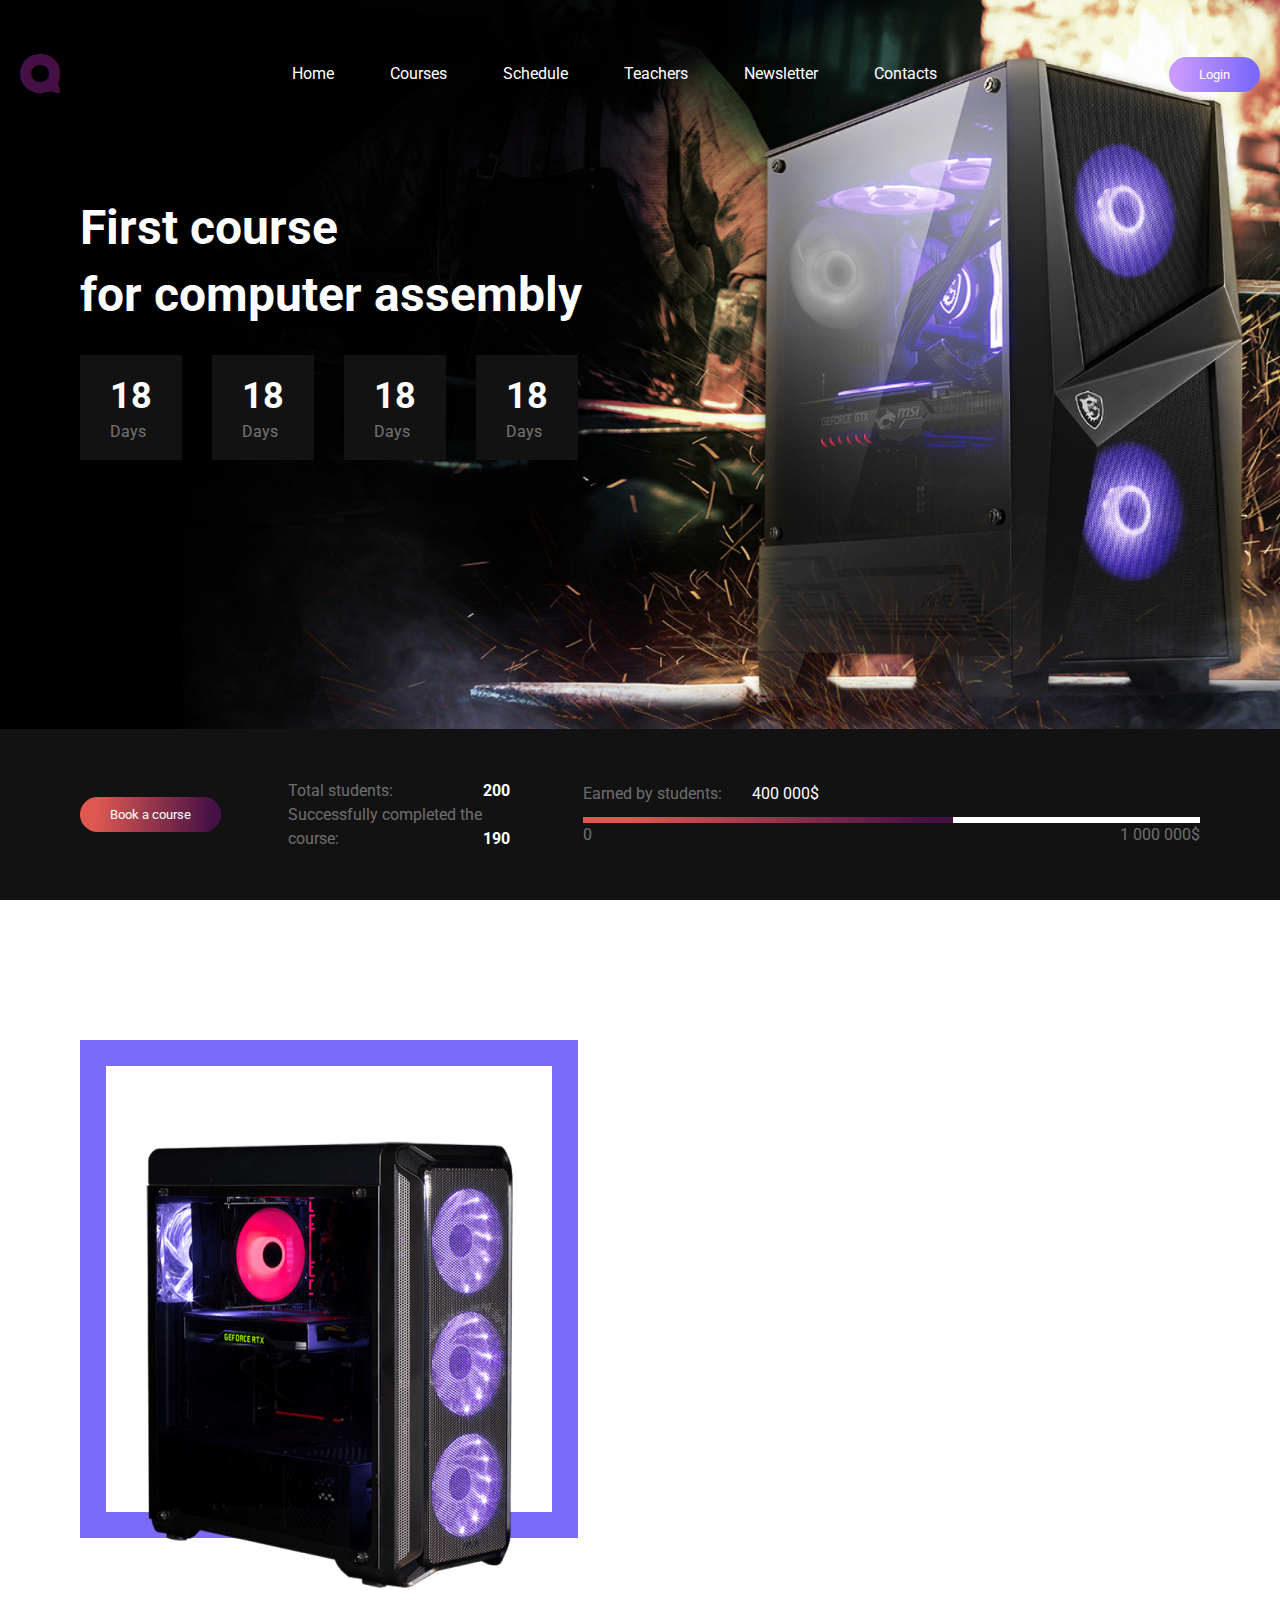
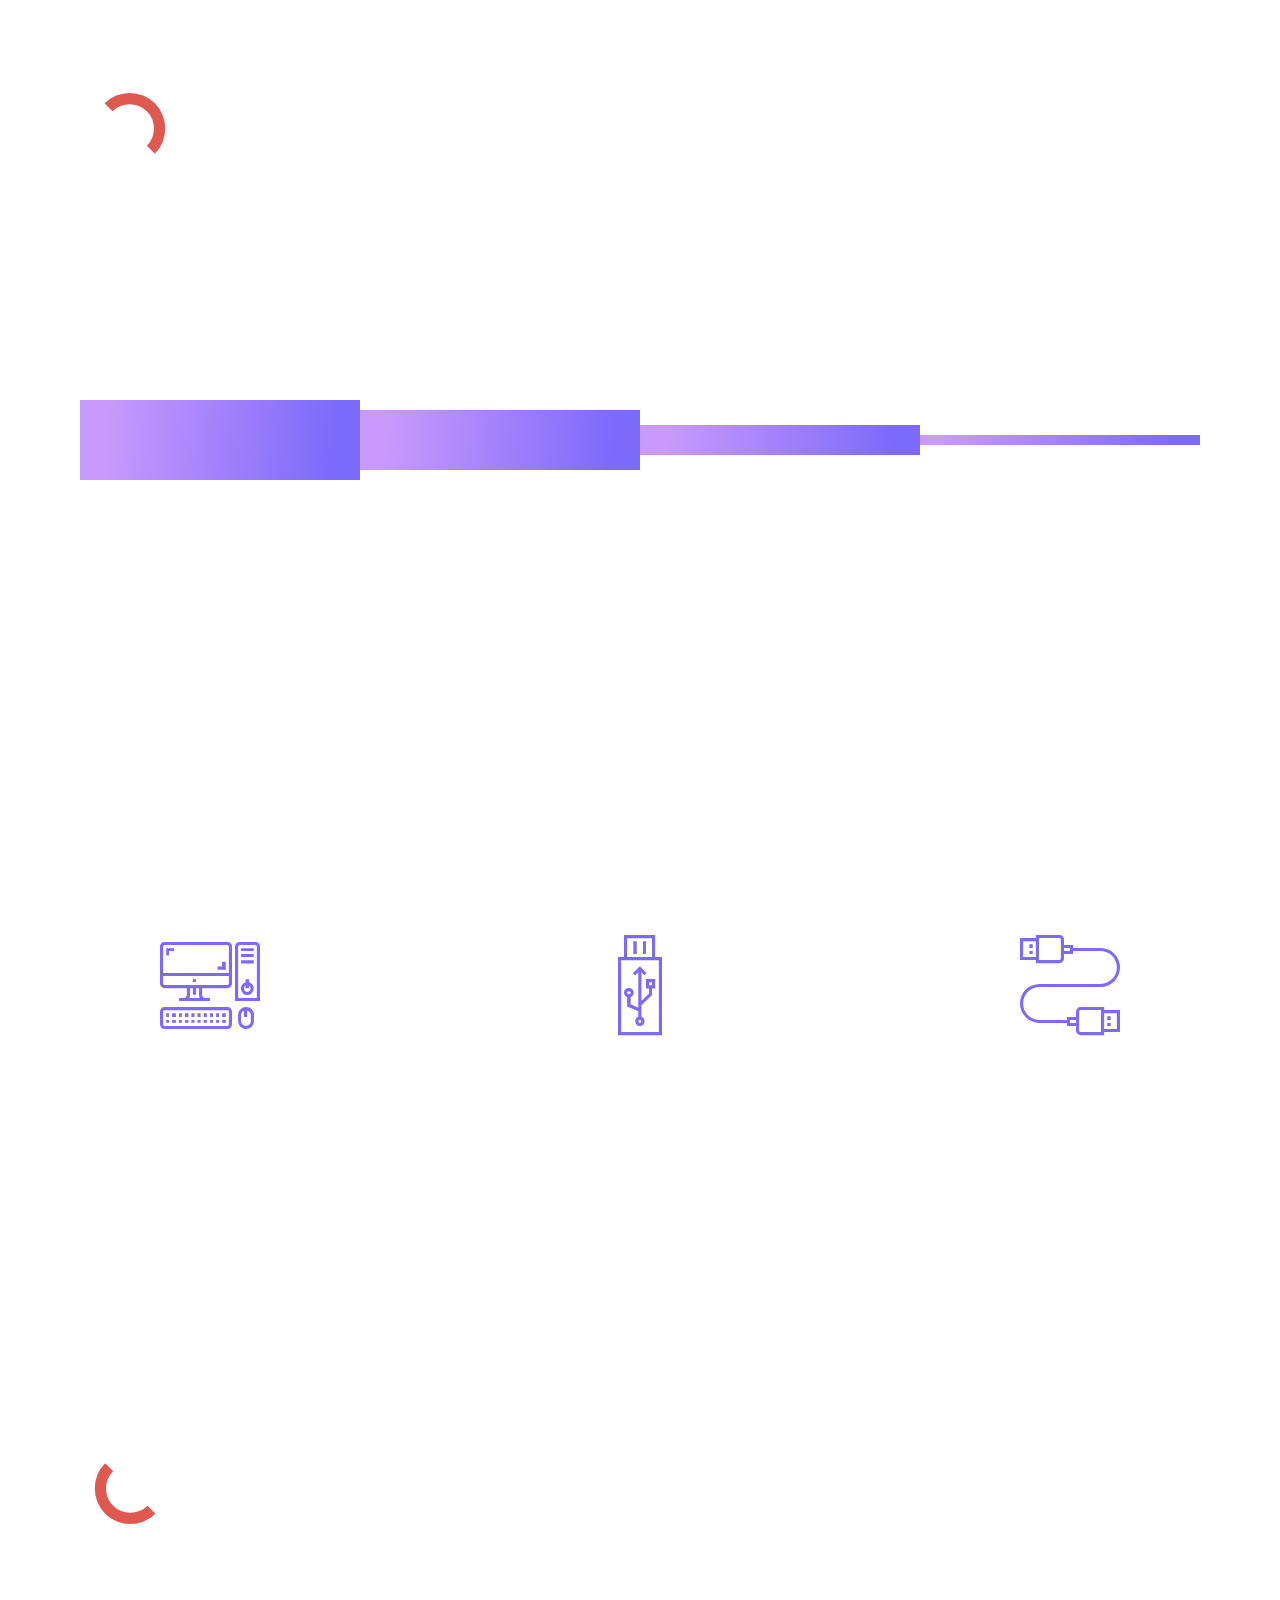
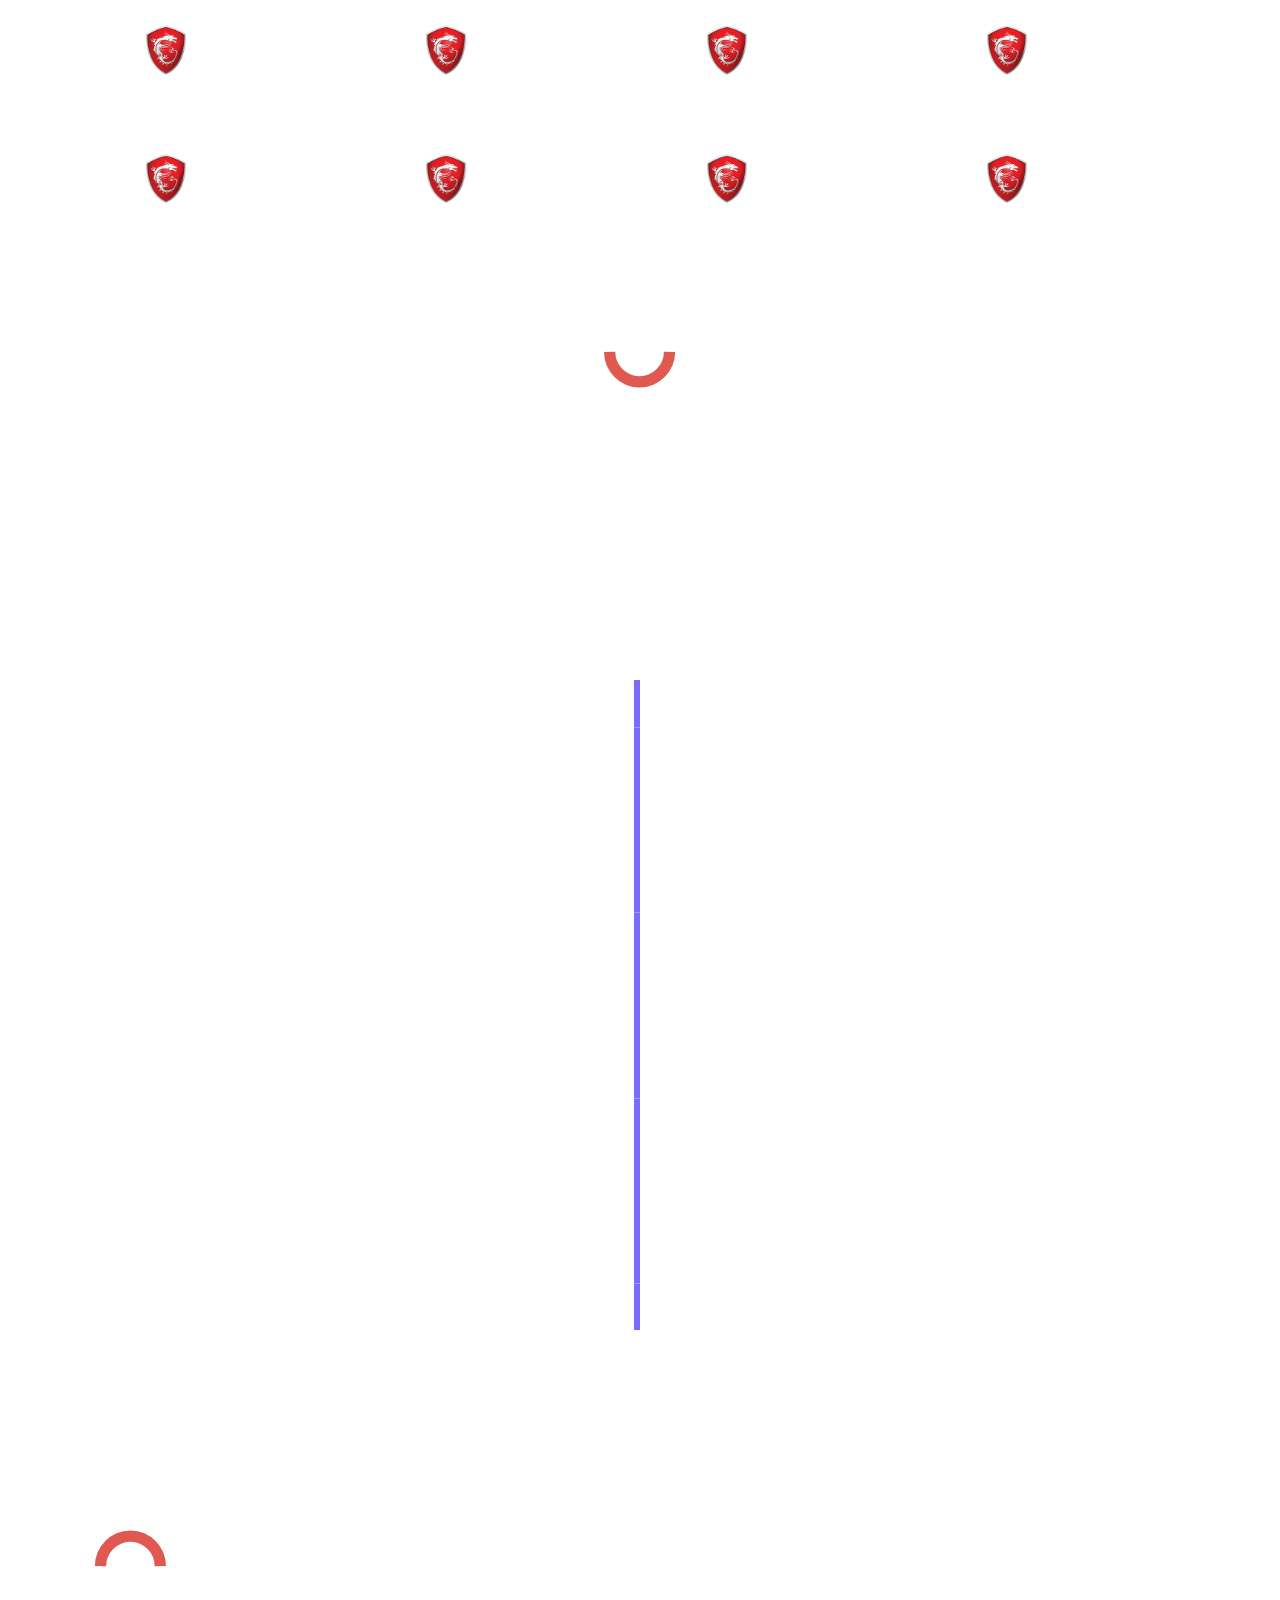
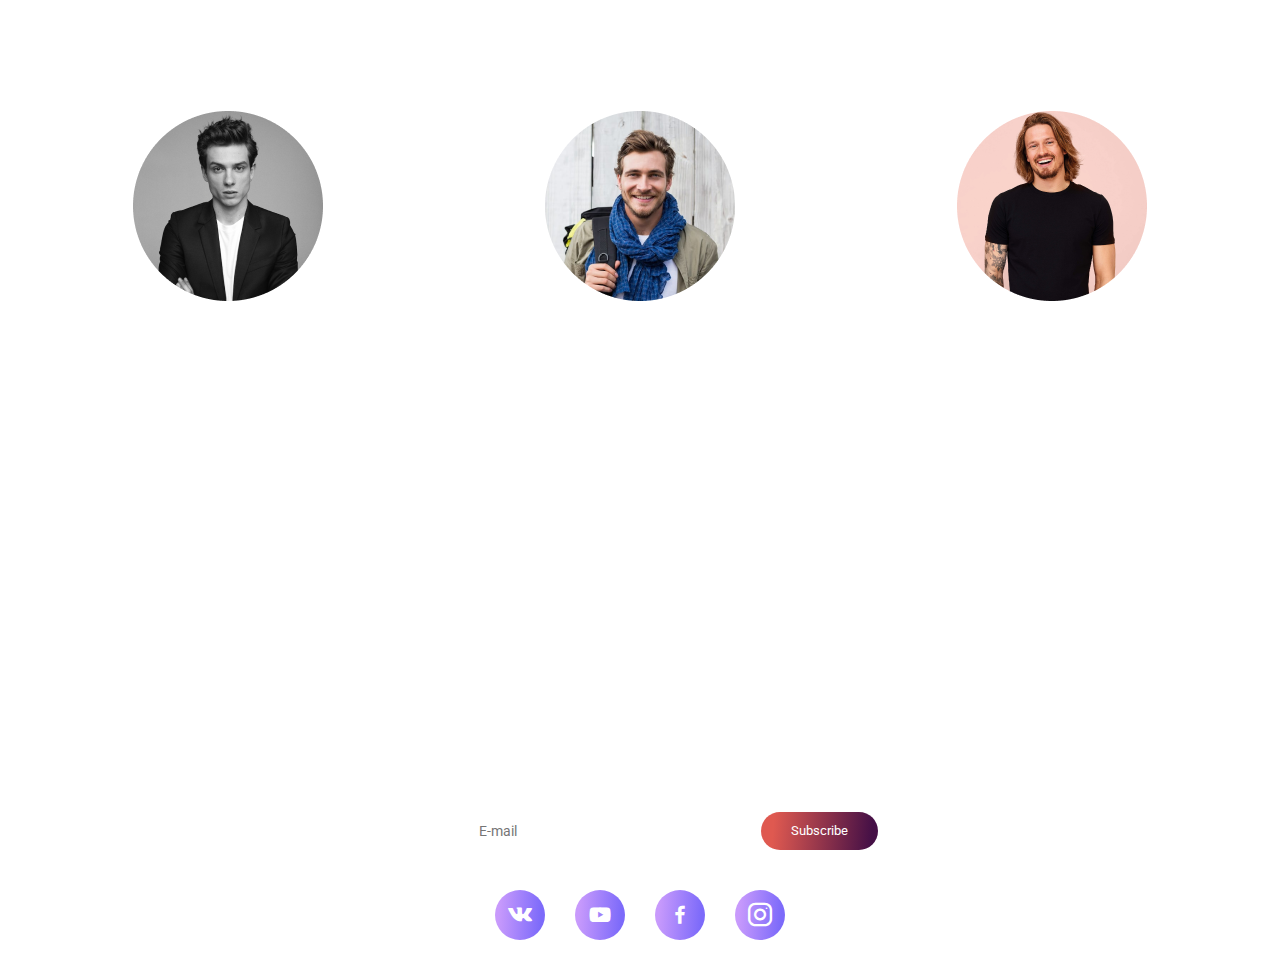
==== commit 37d11399: "change language, add meta" ====
--- a/index.html
+++ b/index.html
@@ -3,10 +3,18 @@
 <head>
   <meta charset="UTF-8">
   <meta http-equiv="X-UA-Compatible" content="IE=edge">
-  <meta name="viewport" content="width=device-width, initial-scale=1.0">
+  <meta name="viewport" content="width=device-width, initial-scale=1.0,
+        maximum-scale=1.0">
+  <meta name="description" content="Computers course">
+  <meta name="keywords" content="Computers, course, computers course">
+
+  <meta property="og:title" content="ComputersCourse">
+  <meta property="og:site_name" content="ComputersCourse">
+  <meta name="twitter:title" content="ComputersCourse">
+
   <link rel="stylesheet" href="css/style.css">
   <link rel="stylesheet" href="css/iconFont.css">
-  <title>Main Page</title>
+  <title>ComputersCourse</title>
 </head>
 <body>
   <div class="wrapper">
@@ -23,38 +31,38 @@
           </div>
           <nav class="menu__body">
             <ul class="menu__list" id="menu">
-              <li class="menu__item"><a href="#main" class="menu__link">Главная</a></li>
-              <li class="menu__item"><a href="#about" class="menu__link">Курсы</a></li>
-              <li class="menu__item"><a href="#learning" class="menu__link">Расписание</a></li>
-              <li class="menu__item"><a href="#teachers" class="menu__link">Преподаватели</a></li>
-              <li class="menu__item"><a href="#contact" class="menu__link">Рассылка</a></li>
-              <li class="menu__item"><a href="#contact" class="menu__link">Контакты</a></li>
+              <li class="menu__item"><a href="#main" class="menu__link">Home</a></li>
+              <li class="menu__item"><a href="#about" class="menu__link">Courses</a></li>
+              <li class="menu__item"><a href="#learning" class="menu__link">Schedule</a></li>
+              <li class="menu__item"><a href="#teachers" class="menu__link">Teachers</a></li>
+              <li class="menu__item"><a href="#contact" class="menu__link">Newsletter</a></li>
+              <li class="menu__item"><a href="#contact" class="menu__link">Contacts</a></li>
             </ul>
           </nav>
         </div>
-        <button class="header-top__btn btn btn--blue">Зайти в кабинет</button>
+        <button class="header-top__btn btn btn--blue">Login</button>
       </div>
       <div class="header-middle">
         <div class="_container">
-          <div class="title header-midle__title">Первый курс<br /> 
-            по компьютерной сборке
-          </div>
+          <h1 class="title header-midle__title">First course<br />
+            for computer assembly
+          </h1>
           <div class="counter">
             <article class="counter__item">
               <div class="counter__number">18</div>
-              <div class="counter__explanation">Дней</div>
+              <div class="counter__explanation">Days</div>
             </article>
             <article class="counter__item">
               <div class="counter__number">18</div>
-              <div class="counter__explanation">Дней</div>
+              <div class="counter__explanation">Days</div>
             </article>
             <article class="counter__item">
               <div class="counter__number">18</div>
-              <div class="counter__explanation">Дней</div>
+              <div class="counter__explanation">Days</div>
             </article>
             <article class="counter__item">
               <div class="counter__number">18</div>
-              <div class="counter__explanation">Дней</div>
+              <div class="counter__explanation">Days</div>
             </article>
           </div>
         </div>
@@ -64,19 +72,19 @@
       <div class="_container">
         <div class="header-bottom__body">
           <div class="header-bottom__item header-bottom__item--f">
-            <button class="header-bottom__btn btn">Заказать курс</button>
+            <button class="header-bottom__btn btn">Book a course</button>
             <div class="header-bottom__item statistics">
-              <article class="statistics__item">Учеников всего:<span>200</span></article>
-              <article class="statistics__item">Успешно закончили курс:<span>190</span></article>
+              <div class="statistics__item">Total students:<span>200</span></div>
+              <div class="statistics__item">Successfully completed the course:<span>190</span></div>
             </div>
           </div>
           <div class="header-bottom__item header-bottom__item--s">
             <div class="progress">
-              <div class="progress__item">Заработано учениками:<span>400 000₽</span></div>
+              <div class="progress__item">Earned by students:<span>400 000$</span></div>
               <progress class="progress__line" max="100" value="60"></progress>
               <div class="progress__row">
                 <div class="progress__item">0</div>
-                <div class="progress__item">1 000 000₽</div>
+                <div class="progress__item">1 000 000$</div>
               </div>
             </div>
           </div> 
@@ -92,9 +100,11 @@
               <img src="img/image.png" alt="computer">
             </div>
             <div class="about__content">
-              <div class="title about__title">Чем мы занимаемся?</div>
+              <h2 class="title about__title">What are we doing?</h2>
               <div class="text about__text">
-                Lorem ipsum dolor sit amet, consectetur adipiscing elit. Eget neque, dignissim et feugiat elit augue in suspendisse egestas. Dictum vestibulum mi et sed nunc, orci fermentum vestibulum, morbi. Et neque, adipiscing sapien sem senectus praesent aenean consequat. Aenean facilisi turpis aliquet fringilla. Nunc sem felis sed interdum feugiat mattis elit, sollicitudin. Quam pharetra rhoncus risus, cursus id elementum aliquet. Nullam turpis arcu malesuada arcu interdum placerat nisi, lobortis. 
+                <p>
+                  Lorem ipsum dolor sit amet, consectetur adipiscing elit. Eget neque, dignissim et feugiat elit augue in suspendisse egestas. Dictum vestibulum mi et sed nunc, orci fermentum vestibulum, morbi. Et neque, adipiscing sapien sem senectus praesent aenean consequat. Aenean facilisi turpis aliquet fringilla. Nunc sem felis sed interdum feugiat mattis elit, sollicitudin. Quam pharetra rhoncus risus, cursus id elementum aliquet. Nullam turpis arcu malesuada arcu interdum placerat nisi, lobortis. 
+                </p>
               </div>
             </div>
           </div>
@@ -105,39 +115,47 @@
           <div class="start-top">
             <div class="start-top__header">
               <div class="_icon-line"></div>
-              <div class="title">Быстрый старт</div>
-            </div>
-            <div class="text start-top__text">
-              Больше 90% учеников прошли полный курс и смогли собрать свой первый компьютер
-            </div>
+              <h2 class="title">Fast start</h2>
+            </div>
+            <p class="text start-top__text">
+              More than 90% of students completed the full course and were able to assemble their first computer
+            </p>
           </div>
           <div class="start__items">
             <article class="start__item">
               <div class="start__number">100%</div>
               <div class="start__line start__line--1"></div>
               <div class="text start__text">
-                Lorem ipsum dolor sit amet, consectetur adipiscing elit. Netus eget velit quisque accumsan amet tortor. Velit, volutpat egestas fringilla mi porttitor tempus. Placerat dui.
+                <p>
+                  Lorem ipsum dolor sit amet, consectetur adipiscing elit. Netus eget velit quisque accumsan amet tortor. Velit, volutpat egestas fringilla mi porttitor tempus. Placerat dui.
+                </p>
               </div>
             </article>
             <article class="start__item">
               <div class="start__number">75%</div>
               <div class="start__line start__line--2"></div>
               <div class="text start__text">
-                Lorem ipsum dolor sit amet, consectetur adipiscing elit. Netus eget velit quisque accumsan amet tortor. Velit, volutpat egestas fringilla mi porttitor tempus. Placerat dui.
+                <p>
+                  Lorem ipsum dolor sit amet, consectetur adipiscing elit. Netus eget velit quisque accumsan amet tortor. Velit, volutpat egestas fringilla mi porttitor tempus. Placerat dui.
+                </p>
               </div>
             </article>
             <article class="start__item">
               <div class="start__number">50%</div>
               <div class="start__line start__line--3"></div>
               <div class="text start__text">
-                Lorem ipsum dolor sit amet, consectetur adipiscing elit. Netus eget velit quisque accumsan amet tortor. Velit, volutpat egestas fringilla mi porttitor tempus. Placerat dui.
+                <p>
+                  Lorem ipsum dolor sit amet, consectetur adipiscing elit. Netus eget velit quisque accumsan amet tortor. Velit, volutpat egestas fringilla mi porttitor tempus. Placerat dui.
+                </p>
               </div>
             </article>
             <article class="start__item">
               <div class="start__number">Итог</div>
               <div class="start__line start__line--4"></div>
               <div class="text start__text">
-                Lorem ipsum dolor sit amet, consectetur adipiscing elit. Netus eget velit quisque accumsan amet tortor. Velit, volutpat egestas fringilla mi porttitor tempus. Placerat dui.
+                <p>
+                  Lorem ipsum dolor sit amet, consectetur adipiscing elit. Netus eget velit quisque accumsan amet tortor. Velit, volutpat egestas fringilla mi porttitor tempus. Placerat dui.
+                </p>
               </div>
             </article>
           </div>
@@ -145,35 +163,41 @@
       </section>
       <section class="profession">
         <div class="_container">
-          <div class="title profession__title">Получите профессию прямо сейчас</div>
+          <h2 class="title profession__title">Get a job right now</h2>
           <div class="profession__content">
-            <div class="profession__item">
+            <article class="profession__item">
               <div class="_icon-comp profession__img"></div>
-              <div class="profession__subtitle">
-                Только практические навыки в работе
-              </div>
+              <h3 class="profession__subtitle">
+                Only practical skills at work
+              </h3>
               <div class="text profession__text">
-                Lorem ipsum dolor sit amet, consectetur adipiscing elit. Netus eget velit quisque accumsan amet tortor. Velit, volutpat egestas fringilla mi porttitor tempus. Placerat dui.
-              </div>
-            </div>
-            <div class="profession__item">
+                <p>
+                  Lorem ipsum dolor sit amet, consectetur adipiscing elit. Netus eget velit quisque accumsan amet tortor. Velit, volutpat egestas fringilla mi porttitor tempus. Placerat dui.
+                </p>
+              </div>
+            </article>
+            <article class="profession__item">
               <div class="_icon-flesh profession__img"></div>
-              <div class="profession__subtitle">
-                Работа на самом современном оборудовании
-              </div>
+              <h3 class="profession__subtitle">
+                Work on the most modern equipment
+              </h3>
               <div class="text profession__text">
-                Lorem ipsum dolor sit amet, consectetur adipiscing elit. Netus eget velit quisque accumsan amet tortor. Velit, volutpat egestas fringilla mi porttitor tempus. Placerat dui.
-              </div>
-            </div>
-            <div class="profession__item">
+                <p>
+                  Lorem ipsum dolor sit amet, consectetur adipiscing elit. Netus eget velit quisque accumsan amet tortor. Velit, volutpat egestas fringilla mi porttitor tempus. Placerat dui.
+                </p>
+              </div>
+            </article>
+            <article class="profession__item">
               <div class="_icon-cabel profession__img"></div>
-              <div class="profession__subtitle">
-                Сертификация по окончании обучения
-              </div>
+              <h3 class="profession__subtitle">
+                Certification upon graduation
+              </h3>
               <div class="text profession__text">
-                Lorem ipsum dolor sit amet, consectetur adipiscing elit. Netus eget velit quisque accumsan amet tortor. Velit, volutpat egestas fringilla mi porttitor tempus. Placerat dui.
-              </div>
-            </div>
+                <p>
+                  Lorem ipsum dolor sit amet, consectetur adipiscing elit. Netus eget velit quisque accumsan amet tortor. Velit, volutpat egestas fringilla mi porttitor tempus. Placerat dui.
+                </p>
+              </div>
+            </article>
           </div>
         </div>
       </section>
@@ -181,7 +205,7 @@
         <div class="_container">
           <div class="parthners__top">
             <div class="_icon-line"></div>
-            <div class="title parthners__title">Партнеры - топовые бренды</div>
+            <h2 class="title parthners__title">Partners - top brands</h2>
           </div>
           <div class="parthners__content">
             <div class="parthners__column">
@@ -211,74 +235,90 @@
         <div class="_container learning__container">
           <div class="learning__header">
             <div class="_icon-line"></div>
-            <div class="learning__title title">Программа обучения</div>
+            <h2 class="learning__title title">Training program</h2>
             <div class="learning__text text">
-              Больше 90% учеников прошли полный курс и смогли собрать свой первый компьютер
+              <p>
+                More than 90% of students completed the full course and were able to assemble their first computer
+              </p>
             </div>
           </div>
           <div class="learning__content">
             <div class="learning__items">
-              <div class="learning__item">
-                <div class="learning__label text">Неделя №1</div>
-                <div class="learning__item-text text">
-                  Красивая часть курса, которая помогает в успехе
-                </div>
-              </div>
-              <div class="learning__item"></div>
-            </div>
-            <div class="learning__items">
-              <div class="learning__item"></div>
-              <div class="learning__item">
-                <div class="learning__label text">Неделя №2</div>
-                <div class="learning__item-text text">
-                  Красивая часть курса, которая помогает в успехе
-                </div>
-              </div>
-            </div>
-            <div class="learning__items">
-              <div class="learning__item">
-                <div class="learning__label text">Неделя №3</div>
-                <div class="learning__item-text text">
-                  Красивая часть курса, которая помогает в успехе
-                </div>
-              </div>
-              <div class="learning__item"></div>
-            </div>
-            <div class="learning__items">
-              <div class="learning__item"></div>
-              <div class="learning__item">
-                <div class="learning__label text">Неделя №5</div>
-                <div class="learning__item-text text">
-                  Красивая часть курса, которая помогает в успехе
-                </div>
-              </div>
-            </div>
-            <div class="learning__items">
-              <div class="learning__item">
-                <div class="learning__label text">Неделя №5</div>
-                <div class="learning__item-text text">
-                  Красивая часть курса, которая помогает в успехе
-                </div>
-              </div>
-              <div class="learning__item"></div>
-            </div>
-            <div class="learning__items">
-              <div class="learning__item"></div>
-              <div class="learning__item">
-                <div class="learning__label text">Неделя №5</div>
-                <div class="learning__item-text text">
-                  Красивая часть курса, которая помогает в успехе
-                </div>
-              </div>
-            </div>
-            <div class="learning__items">
-              <div class="learning__item">
-                <div class="learning__label text">Неделя №7</div>
-                <div class="learning__item-text text">
-                  Красивая часть курса, которая помогает в успехе
-                </div>
-              </div>
-              <div class="learning__item"></div>
+              <article class="learning__item">
+                <div class="learning__label text">Week #1</div>
+                <div class="learning__item-text text">
+                  <p>
+                    A beautiful part of the course that helps in success
+                  </p>
+                </div>
+              </article>
+              <article class="learning__item"></article>
+            </div>
+            <div class="learning__items">
+              <article class="learning__item"></article>
+              <article class="learning__item">
+                <div class="learning__label text">Week #2</div>
+                <div class="learning__item-text text">
+                  <p>
+                    A beautiful part of the course that helps in success
+                  </p>
+                </div>
+              </article>
+            </div>
+            <div class="learning__items">
+              <article class="learning__item">
+                <div class="learning__label text">Week #3</div>
+                <div class="learning__item-text text">
+                  <p>
+                    A beautiful part of the course that helps in success
+                  </p>
+                </div>
+              </article>
+              <article class="learning__item"></article>
+            </div>
+            <div class="learning__items">
+              <article class="learning__item"></article>
+              <article class="learning__item">
+                <div class="learning__label text">Week #5</div>
+                <div class="learning__item-text text">
+                  <p>
+                    A beautiful part of the course that helps in success
+                  </p>
+                </div>
+              </article>
+            </div>
+            <div class="learning__items">
+              <article class="learning__item">
+                <div class="learning__label text">Week #5</div>
+                <div class="learning__item-text text">
+                  <p>
+                    A beautiful part of the course that helps in success
+                  </p>
+                </div>
+              </article>
+              <article class="learning__item"></article>
+            </div>
+            <div class="learning__items">
+              <article class="learning__item"></article>
+              <article class="learning__item">
+                <div class="learning__label text">Week #5</div>
+                <div class="learning__item-text text">
+                  <p>
+                    A beautiful part of the course that helps in success
+                  </p>
+                </div>
+              </article>
+            </div>
+            <div class="learning__items">
+              <article class="learning__item">
+                <div class="learning__label text">Week #7</div>
+                <div class="learning__item-text text">
+                  <p>
+                    A beautiful part of the course that helps in success
+                  </p>
+                </div>
+              </article>
+              <article class="learning__item"></article>
             </div>
           </div>
         </div>
@@ -287,7 +327,7 @@
         <div class="_container">
           <div class="teachers__header">
             <div class="_icon-line"></div>
-            <div class="title teachers__title">Ваши преподаватели</div>
+            <h2 class="title teachers__title">Your teachers</h2>
           </div>
           <div class="teachers__content">
             <div class="teachers__row">
@@ -295,25 +335,31 @@
                 <a href="#" class="teachers__img">
                   <img src="img/teachers/1.png" alt="teacher">
                 </a>
-                <div class="teachers__label">Дмитрий Иванов</div>
-                <div class="text teachers__text">Специалист по видеокартам</div>
-                <a href="#" class="teachers__btn">Биография</a>
+                <div class="teachers__label">Dmitry Ivanov</div>
+                <div class="text teachers__text">
+                  <p>Video Card Specialist</p>
+                </div>
+                <a href="#" class="teachers__btn">Biography</a>
               </article>
               <article class="teachers__item">
                 <a href="#" class="teachers__img">
                   <img src="img/teachers/2.png" alt="teacher">
                 </a>
-                <div class="teachers__label">Дмитрий Иванов</div>
-                <div class="text teachers__text">Специалист по видеокартам</div>
-                <a href="#" class="teachers__btn">Биография</a>
+                <div class="teachers__label">Dmitry Ivanov</div>
+                <div class="text teachers__text">
+                  <p>Video Card Specialist</p>
+                </div>
+                <a href="#" class="teachers__btn">Biography</a>
               </article>
               <article class="teachers__item">
                 <a href="#" class="teachers__img">
                   <img src="img/teachers/3.png" alt="teacher">
                 </a>
-                <div class="teachers__label">Дмитрий Иванов</div>
-                <div class="text teachers__text">Специалист по видеокартам</div>
-                <a href="#" class="teachers__btn">Биография</a>
+                <div class="teachers__label">Dmitry Ivanov</div>
+                <div class="text teachers__text">
+                  <p>Video Card Specialist</p>
+                </div>
+                <a href="#" class="teachers__btn">Biography</a>
               </article>
             </div>
           </div>
@@ -323,13 +369,15 @@
 <footer class="footer" id="contact">
   <div class="_container footer__container">
     <div class="footer__body">
-      <div class="title footer__title">Статьи каждую неделю</div>
+      <h2 class="title footer__title">Articles every week</h2>
       <div class="text footer__text">
-        Больше 90% учеников прошли полный курс и смогли собрать свой первый компьютер
+        <p>
+          More than 90% of students completed the full course and were able to assemble their first computer
+        </p>
       </div>
       <form action="#" class="footer__form form">
         <input type="email" class="form__input" placeholder="E-mail">
-        <button class="form__button btn">Подписаться</button>
+        <button class="form__button btn">Subscribe</button>
       </form>
       <div class="footer__social social">
         <a href="#" class="social__item _icon-vk"></a>
--- a/css/style.css
+++ b/css/style.css
@@ -100,7 +100,7 @@
 }
 
 .wrapper {
-  background: url("../img/background/bgc.jpg");
+  background: url("../img/background/bgc.jpg") repeat;
   min-height: 100%;
   width: 100%;
   overflow: hidden;
@@ -114,6 +114,11 @@
   font-family: "Roboto";
 }
 
+@media (max-width: 991.98px) {
+  .wrapper {
+    background: #0f0f0f;
+  }
+}
 .title {
   font-weight: 700;
   line-height: 1.4;
@@ -128,6 +133,9 @@
 .text {
   font-weight: 400;
   line-height: 1.6;
+}
+.text p:not(:last-child) {
+  margin: 0 0 15px 0;
 }
 
 .btn {
@@ -211,7 +219,7 @@
       -ms-flex-align: center;
           align-items: center;
   max-width: 1796px;
-  margin: 0;
+  margin: 0 auto;
   padding: 0 20px;
 }
 .header-top ._icon-logo {
@@ -516,6 +524,18 @@
 .progress__line::-webkit-progress-bar {
   background-color: #fff;
 }
+.progress__line::-moz-progress-value {
+  background: linear-gradient(94.78deg, #DF5950 11.19%, #451046 93.72%);
+}
+.progress__line::-moz-progress-bar {
+  background-color: #fff;
+}
+.progress__line::-ms-progress-value {
+  background: linear-gradient(94.78deg, #DF5950 11.19%, #451046 93.72%);
+}
+.progress__line::-ms-progress-bar {
+  background-color: #fff;
+}
 .progress__row {
   display: -webkit-box;
   display: -ms-flexbox;
